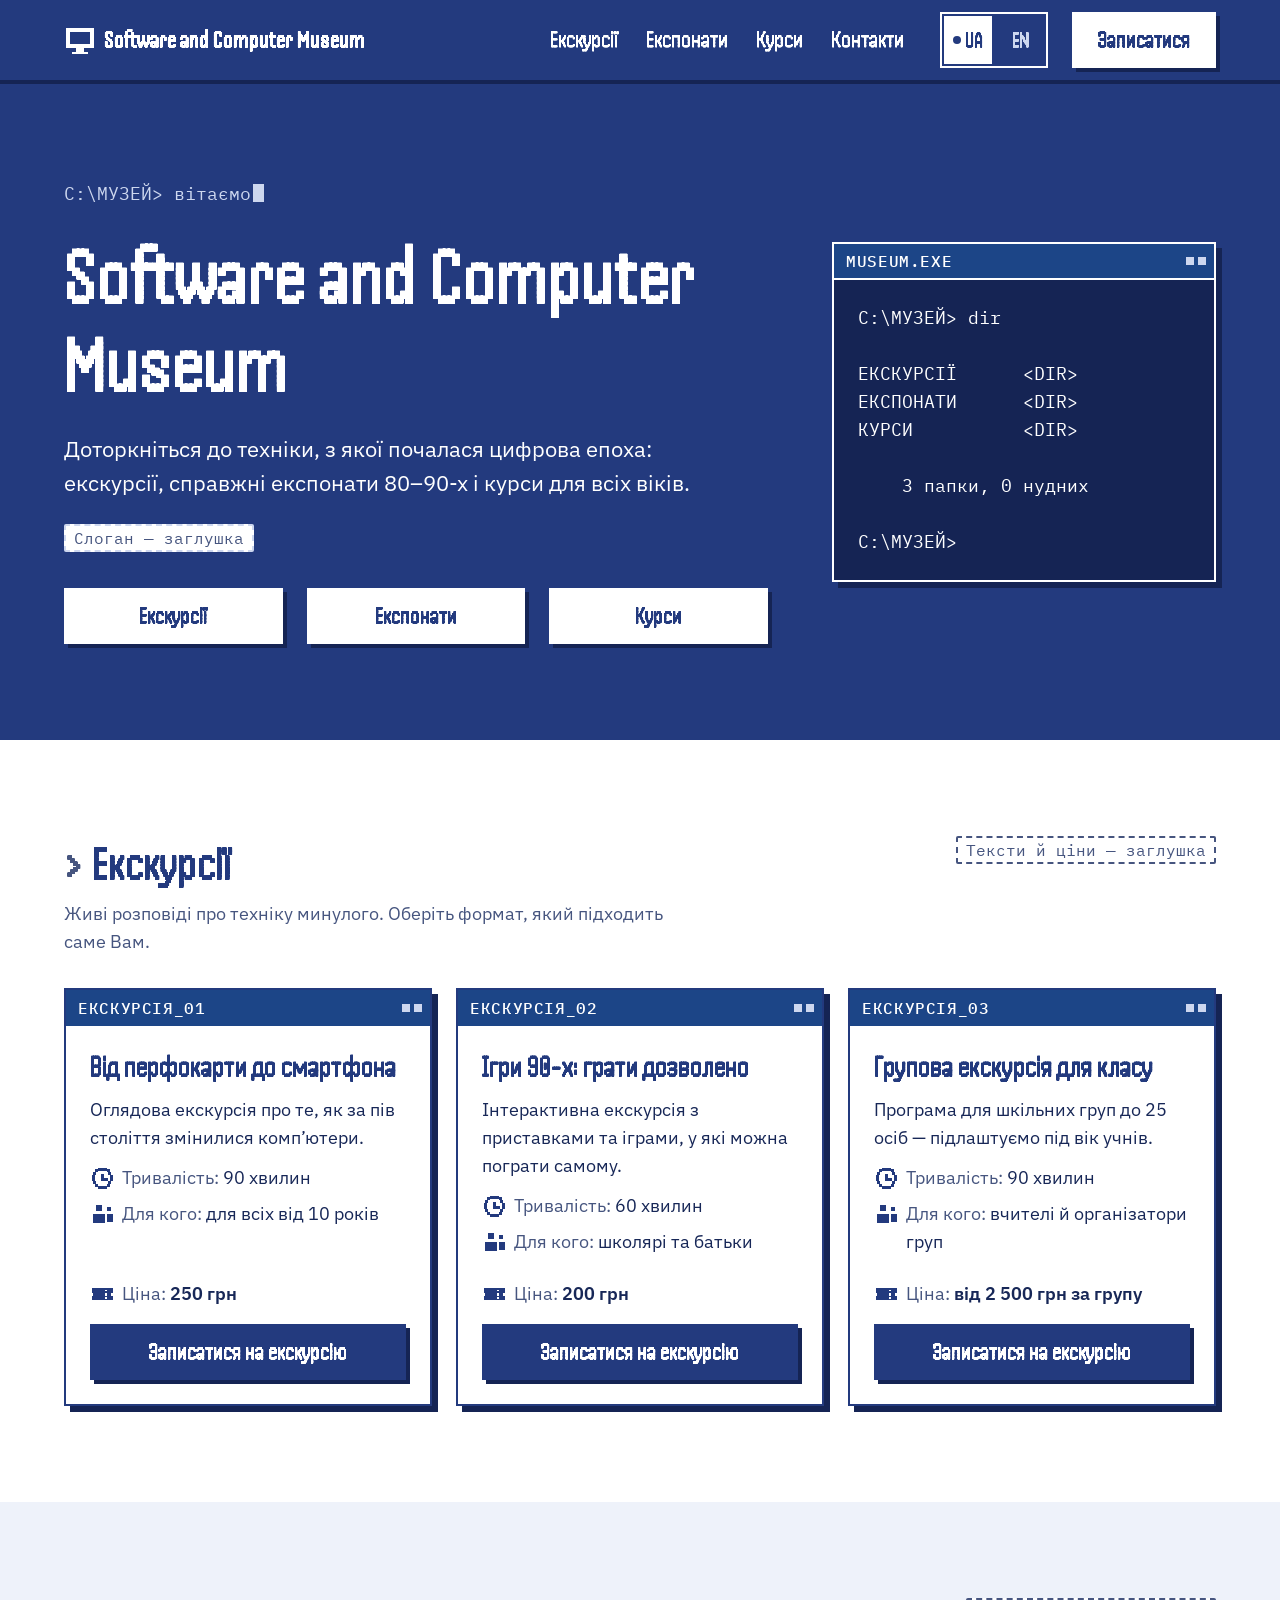
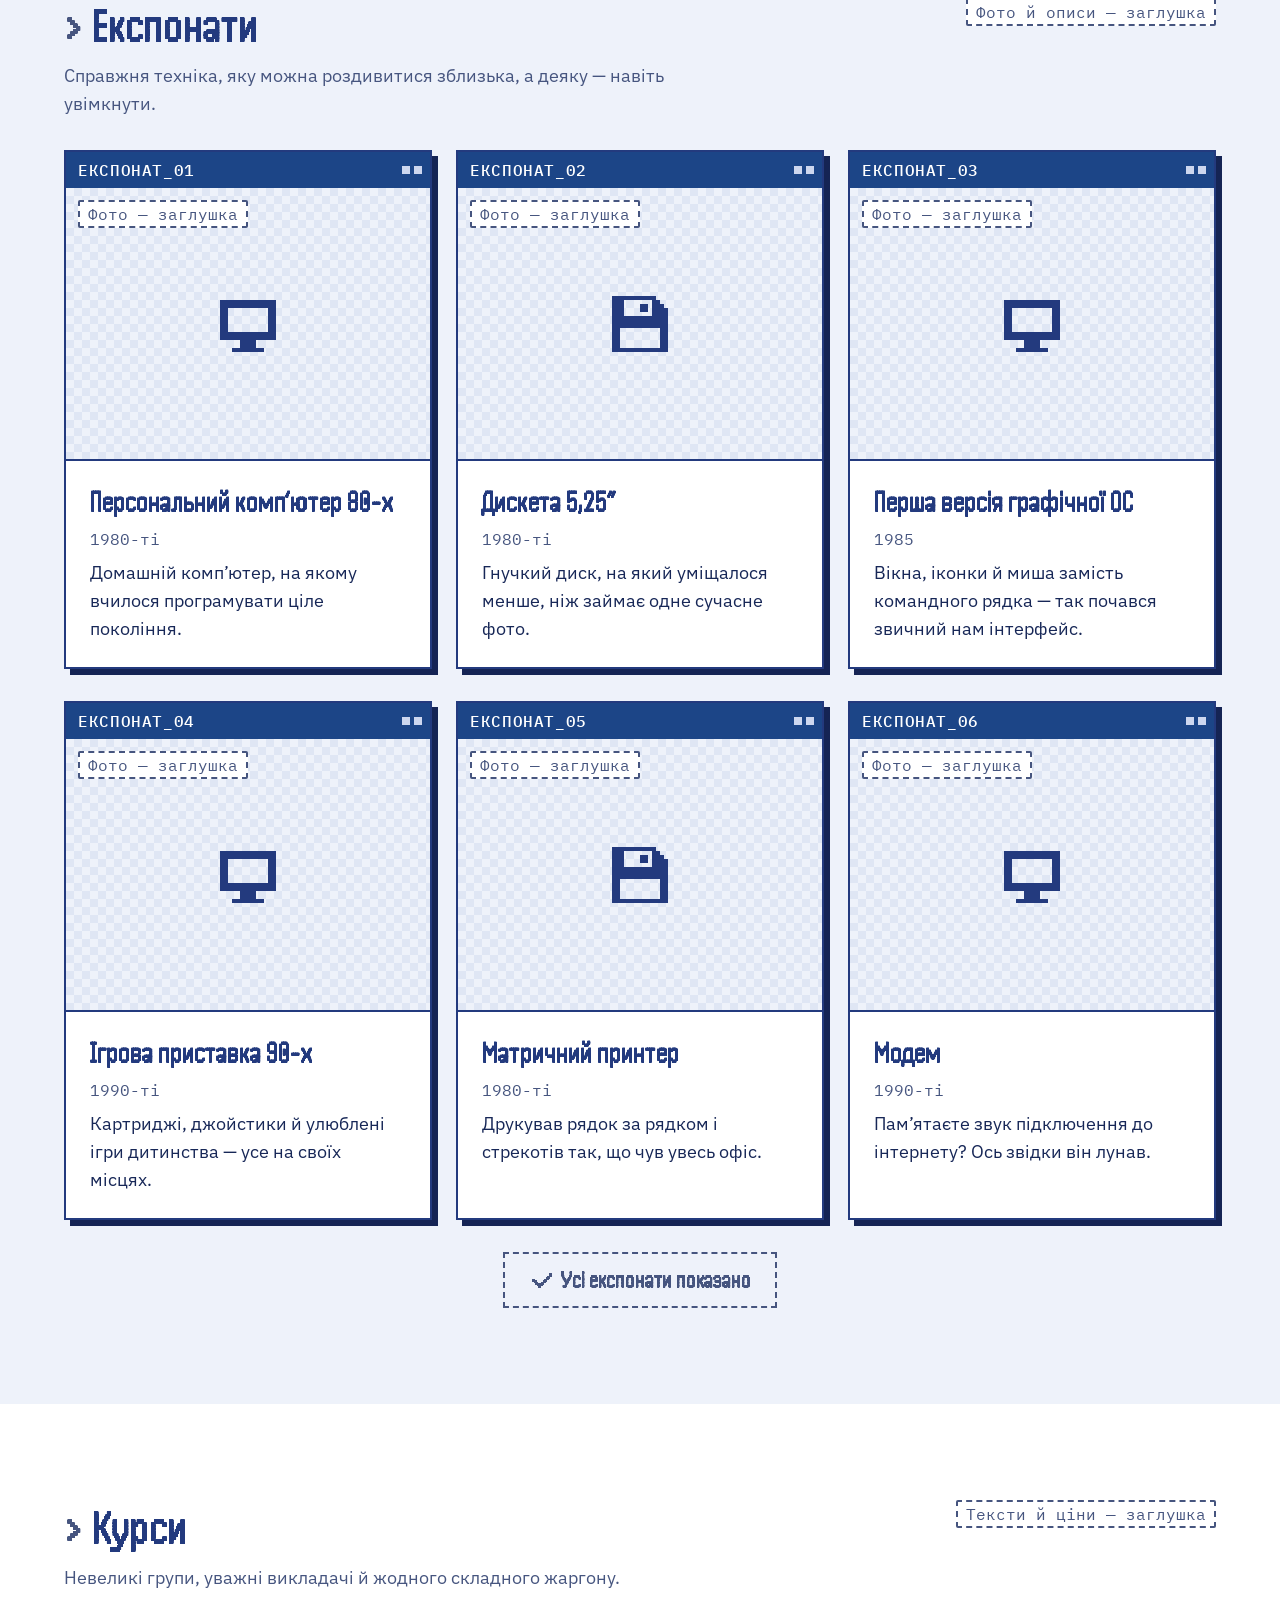
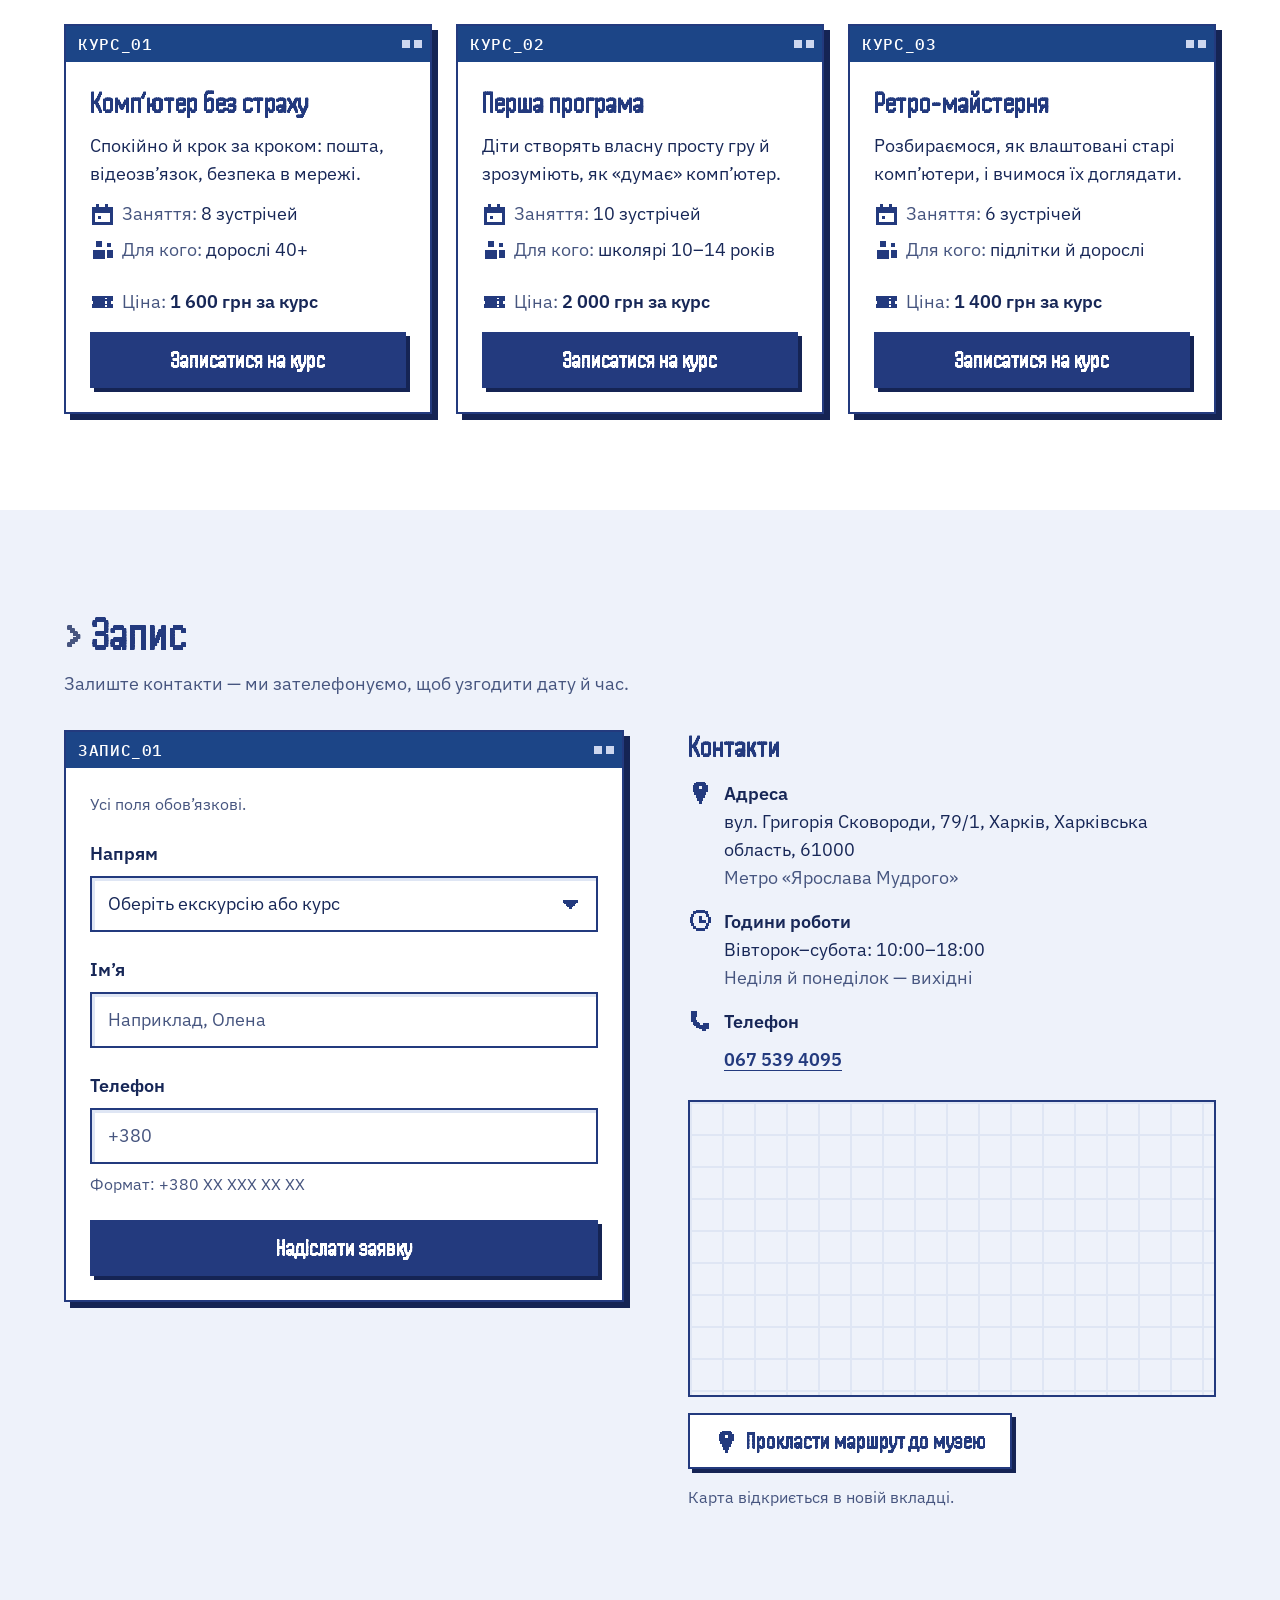
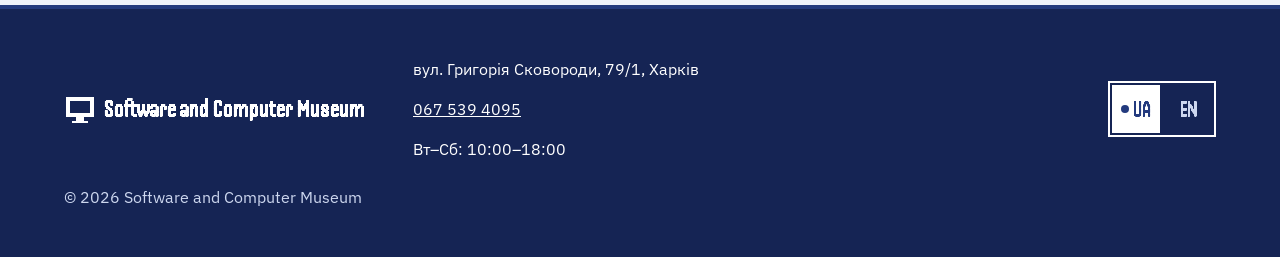
==== index.html @ 9ea46cd3 "Перша версія сторінки музею" ====
<!doctype html>
<html lang="uk">
<head>
  <meta charset="utf-8">
  <meta name="viewport" content="width=device-width, initial-scale=1">
  <title>Software and Computer Museum — екскурсії, експонати й курси</title>
  <meta name="description" content="Екскурсії, справжні експонати 80–90-х і курси для всіх віків у Software and Computer Museum.">
  <link rel="alternate" hreflang="uk" href="index.html">
  <link rel="alternate" hreflang="en" href="en/index.html">
  <link rel="preconnect" href="https://fonts.googleapis.com">
  <link rel="preconnect" href="https://fonts.gstatic.com" crossorigin>
  <link rel="stylesheet" href="https://fonts.googleapis.com/css2?family=IBM+Plex+Mono:wght@400;500&family=IBM+Plex+Sans:wght@400;600&family=Handjet:wght@400..700&display=swap">
  <link rel="stylesheet" href="css/tokens.css">
  <link rel="stylesheet" href="css/bundle.css">
  <link rel="stylesheet" href="css/site.css">
  <script src="js/nav.js" defer></script>
  <script src="js/exhibits.js" defer></script>
  <script src="js/signup.js" defer></script>
</head>
<body>
<div class="scm" id="top">
<a class="mus-skip" href="#main">Перейти до основного вмісту</a>

<!-- ============ 1. Шапка ============ -->
<header class="scm-header scm-on-brand">
  <div class="scm-header__inner">
    <a class="scm-logo" href="#top" aria-label="Software and Computer Museum — на початок сторінки">
      <svg class="mus-ico mus-ico--lg" viewBox="0 0 16 16" fill="currentColor" aria-hidden="true"><path d="M1 2h14v10H1zM3 4v6h10V4zM6 12h4v2H6zM4 14h8v1H4z"/></svg>
      <span>Software and Computer Museum</span>
    </a>
    <nav class="scm-nav" aria-label="Розділи сторінки">
      <a href="#tours">Екскурсії</a>
      <a href="#exhibits">Експонати</a>
      <a href="#courses">Курси</a>
      <a href="#contacts">Контакти</a>
    </nav>
    <div class="scm-lang" role="group" aria-label="Мова сайту">
      <a href="index.html" aria-current="page" aria-label="UA — українська мова">UA</a>
      <a href="en/index.html" hreflang="en" lang="en" aria-label="EN — English">EN</a>
    </div>
    <a class="scm-btn scm-btn--inverse scm-header__cta" href="#signup" aria-label="Записатися на екскурсію чи курс">Записатися</a>
    <button type="button" class="scm-btn scm-btn--inverse scm-menu-btn" aria-expanded="false" aria-controls="mobile-nav">
      <svg class="mus-ico" viewBox="0 0 16 16" fill="currentColor" aria-hidden="true"><path d="M2 3h12v2H2zM2 7h12v2H2zM2 11h12v2H2z"/></svg>
      <span>Меню</span>
    </button>
  </div>
  <nav class="mus-mobile-nav" id="mobile-nav" aria-label="Меню" hidden>
    <a href="#tours">Екскурсії</a>
    <a href="#exhibits">Експонати</a>
    <a href="#courses">Курси</a>
    <a href="#contacts">Контакти</a>
    <a href="#signup">Записатися на екскурсію чи курс</a>
  </nav>
</header>

<main id="main" tabindex="-1">

<!-- ============ 2. Перший екран ============ -->
<section class="scm-hero scm-on-brand" aria-labelledby="hero-title">
  <div class="mus-hero-grid">
    <div class="scm-hero__inner">
      <p class="scm-prompt" aria-hidden="true">C:\МУЗЕЙ&gt; вітаємо<span class="scm-cursor"></span></p>
      <h1 class="scm-hero__title" id="hero-title">Software and Computer Museum</h1>
      <p class="scm-hero__lead">Доторкніться до техніки, з якої почалася цифрова епоха: екскурсії, справжні експонати 80–90-х і курси для всіх віків.</p>
      <span class="scm-placeholder-tag">Слоган — заглушка</span>
      <div class="scm-hero__actions">
        <a class="scm-btn scm-btn--inverse" href="#tours">Екскурсії</a>
        <a class="scm-btn scm-btn--inverse" href="#exhibits">Експонати</a>
        <a class="scm-btn scm-btn--inverse" href="#courses">Курси</a>
      </div>
    </div>
    <div class="scm-window mus-terminal" aria-hidden="true">
      <div class="scm-window__bar"><span>MUSEUM.EXE</span><span class="scm-window__controls"><span></span><span></span></span></div>
<pre>C:\МУЗЕЙ&gt; dir

ЕКСКУРСІЇ      &lt;DIR&gt;
ЕКСПОНАТИ      &lt;DIR&gt;
КУРСИ          &lt;DIR&gt;

    3 папки, 0 нудних

C:\МУЗЕЙ&gt; </pre>
    </div>
  </div>
</section>

<!-- ============ 3. Екскурсії ============ -->
<section class="scm-section" id="tours" aria-labelledby="tours-title">
  <div class="scm-container">
    <div class="mus-head-row">
      <div class="scm-section__head">
        <h2 class="scm-section__title" id="tours-title">Екскурсії</h2>
        <p class="scm-section__lead">Живі розповіді про техніку минулого. Оберіть формат, який підходить саме Вам.</p>
      </div>
      <span class="scm-placeholder-tag">Тексти й ціни — заглушка</span>
    </div>
    <div class="scm-grid">

      <article class="scm-window">
        <div class="scm-window__bar" aria-hidden="true"><span>ЕКСКУРСІЯ_01</span><span class="scm-window__controls"><span></span><span></span></span></div>
        <div class="scm-window__body">
          <h3 class="scm-window__title">Від перфокарти до смартфона</h3>
          <p>Оглядова екскурсія про те, як за пів століття змінилися комп’ютери.</p>
          <ul class="scm-meta">
            <li><svg class="mus-ico" viewBox="0 0 16 16" fill="currentColor" aria-hidden="true"><path d="M5 1h6v1h2v2h1v2h1v4h-1v2h-1v2h-2v1H5v-1H3v-2H2v-2H1V6h1V4h1V2h2zM5 3v1H4v2H3v4h1v2h1v1h6v-1h1v-2h1V6h-1V4h-1V3zM7 5h2v3h3v2H7z"/></svg><span><span class="scm-meta__label">Тривалість:</span> 90 хвилин</span></li>
            <li><svg class="mus-ico" viewBox="0 0 16 16" fill="currentColor" aria-hidden="true"><path d="M4 2h4v4H4zM2 8h8v6H2zM11 3h3v3h-3zM11 8h4v5h-4z"/></svg><span><span class="scm-meta__label">Для кого:</span> для всіх від 10 років</span></li>
          </ul>
          <div class="scm-window__footer">
            <p class="scm-price"><svg class="mus-ico" viewBox="0 0 16 16" fill="currentColor" aria-hidden="true"><path d="M1 4h14v3h-1v2h1v3H1V9h1V7H1zM10 5v1h1V5zM10 7v2h1V7zM10 10v1h1v-1z"/></svg><span><span class="scm-meta__label">Ціна:</span> 250 грн</span></p>
            <a class="scm-btn scm-btn--primary scm-btn--block" href="#signup" data-direction="tour-1" aria-label="Записатися на екскурсію «Від перфокарти до смартфона»">Записатися на екскурсію</a>
          </div>
        </div>
      </article>

      <article class="scm-window">
        <div class="scm-window__bar" aria-hidden="true"><span>ЕКСКУРСІЯ_02</span><span class="scm-window__controls"><span></span><span></span></span></div>
        <div class="scm-window__body">
          <h3 class="scm-window__title">Ігри 90-х: грати дозволено</h3>
          <p>Інтерактивна екскурсія з приставками та іграми, у які можна пограти самому.</p>
          <ul class="scm-meta">
            <li><svg class="mus-ico" viewBox="0 0 16 16" fill="currentColor" aria-hidden="true"><path d="M5 1h6v1h2v2h1v2h1v4h-1v2h-1v2h-2v1H5v-1H3v-2H2v-2H1V6h1V4h1V2h2zM5 3v1H4v2H3v4h1v2h1v1h6v-1h1v-2h1V6h-1V4h-1V3zM7 5h2v3h3v2H7z"/></svg><span><span class="scm-meta__label">Тривалість:</span> 60 хвилин</span></li>
            <li><svg class="mus-ico" viewBox="0 0 16 16" fill="currentColor" aria-hidden="true"><path d="M4 2h4v4H4zM2 8h8v6H2zM11 3h3v3h-3zM11 8h4v5h-4z"/></svg><span><span class="scm-meta__label">Для кого:</span> школярі та батьки</span></li>
          </ul>
          <div class="scm-window__footer">
            <p class="scm-price"><svg class="mus-ico" viewBox="0 0 16 16" fill="currentColor" aria-hidden="true"><path d="M1 4h14v3h-1v2h1v3H1V9h1V7H1zM10 5v1h1V5zM10 7v2h1V7zM10 10v1h1v-1z"/></svg><span><span class="scm-meta__label">Ціна:</span> 200 грн</span></p>
            <a class="scm-btn scm-btn--primary scm-btn--block" href="#signup" data-direction="tour-2" aria-label="Записатися на екскурсію «Ігри 90-х»">Записатися на екскурсію</a>
          </div>
        </div>
      </article>

      <article class="scm-window">
        <div class="scm-window__bar" aria-hidden="true"><span>ЕКСКУРСІЯ_03</span><span class="scm-window__controls"><span></span><span></span></span></div>
        <div class="scm-window__body">
          <h3 class="scm-window__title">Групова екскурсія для класу</h3>
          <p>Програма для шкільних груп до 25 осіб — підлаштуємо під вік учнів.</p>
          <ul class="scm-meta">
            <li><svg class="mus-ico" viewBox="0 0 16 16" fill="currentColor" aria-hidden="true"><path d="M5 1h6v1h2v2h1v2h1v4h-1v2h-1v2h-2v1H5v-1H3v-2H2v-2H1V6h1V4h1V2h2zM5 3v1H4v2H3v4h1v2h1v1h6v-1h1v-2h1V6h-1V4h-1V3zM7 5h2v3h3v2H7z"/></svg><span><span class="scm-meta__label">Тривалість:</span> 90 хвилин</span></li>
            <li><svg class="mus-ico" viewBox="0 0 16 16" fill="currentColor" aria-hidden="true"><path d="M4 2h4v4H4zM2 8h8v6H2zM11 3h3v3h-3zM11 8h4v5h-4z"/></svg><span><span class="scm-meta__label">Для кого:</span> вчителі й організатори груп</span></li>
          </ul>
          <div class="scm-window__footer">
            <p class="scm-price"><svg class="mus-ico" viewBox="0 0 16 16" fill="currentColor" aria-hidden="true"><path d="M1 4h14v3h-1v2h1v3H1V9h1V7H1zM10 5v1h1V5zM10 7v2h1V7zM10 10v1h1v-1z"/></svg><span><span class="scm-meta__label">Ціна:</span> від 2 500 грн за групу</span></p>
            <a class="scm-btn scm-btn--primary scm-btn--block" href="#signup" data-direction="tour-3" aria-label="Записатися на групову екскурсію для класу">Записатися на екскурсію</a>
          </div>
        </div>
      </article>

    </div>
  </div>
</section>

<!-- ============ 4. Експонати ============ -->
<section class="scm-section scm-section--tint" id="exhibits" aria-labelledby="exhibits-title">
  <div class="scm-container">
    <div class="mus-head-row">
      <div class="scm-section__head">
        <h2 class="scm-section__title" id="exhibits-title">Експонати</h2>
        <p class="scm-section__lead">Справжня техніка, яку можна роздивитися зблизька, а деяку — навіть увімкнути.</p>
      </div>
      <span class="scm-placeholder-tag">Фото й описи — заглушка</span>
    </div>
    <div class="scm-grid" id="exhibits-grid">

      <article class="scm-window">
        <div class="scm-window__bar" aria-hidden="true"><span>ЕКСПОНАТ_01</span><span class="scm-window__controls"><span></span><span></span></span></div>
        <div class="mus-exhibit">
          <div class="scm-exhibit__photo" role="img" aria-label="Персональний комп’ютер 1980-х із клавіатурою та монітором в експозиції музею"><span class="scm-placeholder-tag">Фото — заглушка</span><svg class="mus-ico mus-ico--xl" viewBox="0 0 16 16" fill="currentColor" aria-hidden="true"><path d="M1 2h14v10H1zM3 4v6h10V4zM6 12h4v2H6zM4 14h8v1H4z"/></svg></div>
          <div class="scm-window__body">
            <h3 class="scm-window__title">Персональний комп’ютер 80-х</h3>
            <p class="scm-exhibit__year">1980-ті</p>
            <p>Домашній комп’ютер, на якому вчилося програмувати ціле покоління.</p>
          </div>
        </div>
      </article>

      <article class="scm-window">
        <div class="scm-window__bar" aria-hidden="true"><span>ЕКСПОНАТ_02</span><span class="scm-window__controls"><span></span><span></span></span></div>
        <div class="mus-exhibit">
          <div class="scm-exhibit__photo" role="img" aria-label="Дискета 5,25″ у паперовому конверті в експозиції музею"><span class="scm-placeholder-tag">Фото — заглушка</span><svg class="mus-ico mus-ico--xl" viewBox="0 0 16 16" fill="currentColor" aria-hidden="true"><path d="M1 1h11v1h1v1h1v1h1v11H1zM4 2v4h7V2zM3 9v5h10V9zM8 3h2v2H8z"/></svg></div>
          <div class="scm-window__body">
            <h3 class="scm-window__title">Дискета 5,25″</h3>
            <p class="scm-exhibit__year">1980-ті</p>
            <p>Гнучкий диск, на який уміщалося менше, ніж займає одне сучасне фото.</p>
          </div>
        </div>
      </article>

      <article class="scm-window">
        <div class="scm-window__bar" aria-hidden="true"><span>ЕКСПОНАТ_03</span><span class="scm-window__controls"><span></span><span></span></span></div>
        <div class="mus-exhibit">
          <div class="scm-exhibit__photo" role="img" aria-label="Екран комп’ютера з першою версією графічної операційної системи: вікна, іконки й курсор миші"><span class="scm-placeholder-tag">Фото — заглушка</span><svg class="mus-ico mus-ico--xl" viewBox="0 0 16 16" fill="currentColor" aria-hidden="true"><path d="M1 2h14v10H1zM3 4v6h10V4zM6 12h4v2H6zM4 14h8v1H4z"/></svg></div>
          <div class="scm-window__body">
            <h3 class="scm-window__title">Перша версія графічної ОС</h3>
            <p class="scm-exhibit__year">1985</p>
            <p>Вікна, іконки й миша замість командного рядка — так почався звичний нам інтерфейс.</p>
          </div>
        </div>
      </article>

      <article class="scm-window">
        <div class="scm-window__bar" aria-hidden="true"><span>ЕКСПОНАТ_04</span><span class="scm-window__controls"><span></span><span></span></span></div>
        <div class="mus-exhibit">
          <div class="scm-exhibit__photo" role="img" aria-label="Ігрова приставка 1990-х із двома джойстиками та картриджем в експозиції музею"><span class="scm-placeholder-tag">Фото — заглушка</span><svg class="mus-ico mus-ico--xl" viewBox="0 0 16 16" fill="currentColor" aria-hidden="true"><path d="M1 2h14v10H1zM3 4v6h10V4zM6 12h4v2H6zM4 14h8v1H4z"/></svg></div>
          <div class="scm-window__body">
            <h3 class="scm-window__title">Ігрова приставка 90-х</h3>
            <p class="scm-exhibit__year">1990-ті</p>
            <p>Картриджі, джойстики й улюблені ігри дитинства — усе на своїх місцях.</p>
          </div>
        </div>
      </article>

      <article class="scm-window">
        <div class="scm-window__bar" aria-hidden="true"><span>ЕКСПОНАТ_05</span><span class="scm-window__controls"><span></span><span></span></span></div>
        <div class="mus-exhibit">
          <div class="scm-exhibit__photo" role="img" aria-label="Матричний принтер із перфорованим папером у стрічці в експозиції музею"><span class="scm-placeholder-tag">Фото — заглушка</span><svg class="mus-ico mus-ico--xl" viewBox="0 0 16 16" fill="currentColor" aria-hidden="true"><path d="M1 1h11v1h1v1h1v1h1v11H1zM4 2v4h7V2zM3 9v5h10V9zM8 3h2v2H8z"/></svg></div>
          <div class="scm-window__body">
            <h3 class="scm-window__title">Матричний принтер</h3>
            <p class="scm-exhibit__year">1980-ті</p>
            <p>Друкував рядок за рядком і стрекотів так, що чув увесь офіс.</p>
          </div>
        </div>
      </article>

      <article class="scm-window">
        <div class="scm-window__bar" aria-hidden="true"><span>ЕКСПОНАТ_06</span><span class="scm-window__controls"><span></span><span></span></span></div>
        <div class="mus-exhibit">
          <div class="scm-exhibit__photo" role="img" aria-label="Зовнішній модем 1990-х із телефонним кабелем в експозиції музею"><span class="scm-placeholder-tag">Фото — заглушка</span><svg class="mus-ico mus-ico--xl" viewBox="0 0 16 16" fill="currentColor" aria-hidden="true"><path d="M1 2h14v10H1zM3 4v6h10V4zM6 12h4v2H6zM4 14h8v1H4z"/></svg></div>
          <div class="scm-window__body">
            <h3 class="scm-window__title">Модем</h3>
            <p class="scm-exhibit__year">1990-ті</p>
            <p>Пам’ятаєте звук підключення до інтернету? Ось звідки він лунав.</p>
          </div>
        </div>
      </article>

      <!-- Нові експонати понад шість додавайте сюди з класом mus-exhibit-extra і атрибутом hidden:
           кнопка «Показати більше експонатів» покаже їх (js/exhibits.js). -->
    </div>
    <div class="mus-more">
      <button type="button" class="scm-btn scm-btn--secondary" id="exhibits-more" aria-controls="exhibits-grid" aria-disabled="true"
              data-label-more="Показати більше експонатів" data-label-done="Усі експонати показано">
        <svg class="mus-ico" viewBox="0 0 16 16" fill="currentColor" aria-hidden="true"><path d="M13 3h2v3h-1v1h-1v1h-1v1h-1v1h-1v1H9v1H8v1H6v-1H5v-1H4v-1H3V9H2V7h2v1h1v1h1v1h2V9h1V8h1V7h1V6h1V5h1z"/></svg>
        <span>Усі експонати показано</span>
      </button>
    </div>
  </div>
</section>

<!-- ============ 5. Курси ============ -->
<section class="scm-section" id="courses" aria-labelledby="courses-title">
  <div class="scm-container">
    <div class="mus-head-row">
      <div class="scm-section__head">
        <h2 class="scm-section__title" id="courses-title">Курси</h2>
        <p class="scm-section__lead">Невеликі групи, уважні викладачі й жодного складного жаргону.</p>
      </div>
      <span class="scm-placeholder-tag">Тексти й ціни — заглушка</span>
    </div>
    <div class="scm-grid">

      <article class="scm-window">
        <div class="scm-window__bar" aria-hidden="true"><span>КУРС_01</span><span class="scm-window__controls"><span></span><span></span></span></div>
        <div class="scm-window__body">
          <h3 class="scm-window__title">Комп’ютер без страху</h3>
          <p>Спокійно й крок за кроком: пошта, відеозв’язок, безпека в мережі.</p>
          <ul class="scm-meta">
            <li><svg class="mus-ico" viewBox="0 0 16 16" fill="currentColor" aria-hidden="true"><path d="M1 3h14v12H1zM3 7v6h10V7zM4 1h2v3H4zM10 1h2v3h-2zM5 9h2v2H5z"/></svg><span><span class="scm-meta__label">Заняття:</span> 8 зустрічей</span></li>
            <li><svg class="mus-ico" viewBox="0 0 16 16" fill="currentColor" aria-hidden="true"><path d="M4 2h4v4H4zM2 8h8v6H2zM11 3h3v3h-3zM11 8h4v5h-4z"/></svg><span><span class="scm-meta__label">Для кого:</span> дорослі 40+</span></li>
          </ul>
          <div class="scm-window__footer">
            <p class="scm-price"><svg class="mus-ico" viewBox="0 0 16 16" fill="currentColor" aria-hidden="true"><path d="M1 4h14v3h-1v2h1v3H1V9h1V7H1zM10 5v1h1V5zM10 7v2h1V7zM10 10v1h1v-1z"/></svg><span><span class="scm-meta__label">Ціна:</span> 1 600 грн за курс</span></p>
            <a class="scm-btn scm-btn--primary scm-btn--block" href="#signup" data-direction="course-1" aria-label="Записатися на курс «Комп’ютер без страху»">Записатися на курс</a>
          </div>
        </div>
      </article>

      <article class="scm-window">
        <div class="scm-window__bar" aria-hidden="true"><span>КУРС_02</span><span class="scm-window__controls"><span></span><span></span></span></div>
        <div class="scm-window__body">
          <h3 class="scm-window__title">Перша програма</h3>
          <p>Діти створять власну просту гру й зрозуміють, як «думає» комп’ютер.</p>
          <ul class="scm-meta">
            <li><svg class="mus-ico" viewBox="0 0 16 16" fill="currentColor" aria-hidden="true"><path d="M1 3h14v12H1zM3 7v6h10V7zM4 1h2v3H4zM10 1h2v3h-2zM5 9h2v2H5z"/></svg><span><span class="scm-meta__label">Заняття:</span> 10 зустрічей</span></li>
            <li><svg class="mus-ico" viewBox="0 0 16 16" fill="currentColor" aria-hidden="true"><path d="M4 2h4v4H4zM2 8h8v6H2zM11 3h3v3h-3zM11 8h4v5h-4z"/></svg><span><span class="scm-meta__label">Для кого:</span> школярі 10–14 років</span></li>
          </ul>
          <div class="scm-window__footer">
            <p class="scm-price"><svg class="mus-ico" viewBox="0 0 16 16" fill="currentColor" aria-hidden="true"><path d="M1 4h14v3h-1v2h1v3H1V9h1V7H1zM10 5v1h1V5zM10 7v2h1V7zM10 10v1h1v-1z"/></svg><span><span class="scm-meta__label">Ціна:</span> 2 000 грн за курс</span></p>
            <a class="scm-btn scm-btn--primary scm-btn--block" href="#signup" data-direction="course-2" aria-label="Записатися на курс «Перша програма»">Записатися на курс</a>
          </div>
        </div>
      </article>

      <article class="scm-window">
        <div class="scm-window__bar" aria-hidden="true"><span>КУРС_03</span><span class="scm-window__controls"><span></span><span></span></span></div>
        <div class="scm-window__body">
          <h3 class="scm-window__title">Ретро-майстерня</h3>
          <p>Розбираємося, як влаштовані старі комп’ютери, і вчимося їх доглядати.</p>
          <ul class="scm-meta">
            <li><svg class="mus-ico" viewBox="0 0 16 16" fill="currentColor" aria-hidden="true"><path d="M1 3h14v12H1zM3 7v6h10V7zM4 1h2v3H4zM10 1h2v3h-2zM5 9h2v2H5z"/></svg><span><span class="scm-meta__label">Заняття:</span> 6 зустрічей</span></li>
            <li><svg class="mus-ico" viewBox="0 0 16 16" fill="currentColor" aria-hidden="true"><path d="M4 2h4v4H4zM2 8h8v6H2zM11 3h3v3h-3zM11 8h4v5h-4z"/></svg><span><span class="scm-meta__label">Для кого:</span> підлітки й дорослі</span></li>
          </ul>
          <div class="scm-window__footer">
            <p class="scm-price"><svg class="mus-ico" viewBox="0 0 16 16" fill="currentColor" aria-hidden="true"><path d="M1 4h14v3h-1v2h1v3H1V9h1V7H1zM10 5v1h1V5zM10 7v2h1V7zM10 10v1h1v-1z"/></svg><span><span class="scm-meta__label">Ціна:</span> 1 400 грн за курс</span></p>
            <a class="scm-btn scm-btn--primary scm-btn--block" href="#signup" data-direction="course-3" aria-label="Записатися на курс «Ретро-майстерня»">Записатися на курс</a>
          </div>
        </div>
      </article>

    </div>
  </div>
</section>

<!-- ============ 6–7. Форма запису + Контакти ============ -->
<section class="scm-section scm-section--tint" id="signup" aria-labelledby="signup-title">
  <div class="scm-container">
    <div class="scm-section__head">
      <h2 class="scm-section__title" id="signup-title">Запис</h2>
      <p class="scm-section__lead">Залиште контакти — ми зателефонуємо, щоб узгодити дату й час.</p>
    </div>
    <div class="mus-signup">

      <div class="scm-window">
        <div class="scm-window__bar" aria-hidden="true"><span>ЗАПИС_01</span><span class="scm-window__controls"><span></span><span></span></span></div>
        <div class="scm-window__body">
          <form class="scm-form" id="signup-form" novalidate aria-busy="false"
                data-msg-direction="Будь ласка, оберіть екскурсію або курс."
                data-msg-name="Будь ласка, вкажіть Ваше ім’я."
                data-msg-phone="Перевірте номер: +380 XX XXX XX XX"
                data-label-submit="Надіслати заявку"
                data-label-retry="Надіслати заявку ще раз">
            <p class="scm-field__hint">Усі поля обов’язкові.</p>

            <div class="scm-field" data-field="direction">
              <label class="scm-field__label" for="f-direction">Напрям</label>
              <div class="mus-select">
                <select class="scm-select" id="f-direction" name="direction" aria-required="true" aria-invalid="false">
                  <option value="">Оберіть екскурсію або курс</option>
                  <optgroup label="Екскурсії">
                    <option value="tour-1">Екскурсія: Від перфокарти до смартфона</option>
                    <option value="tour-2">Екскурсія: Ігри 90-х</option>
                    <option value="tour-3">Екскурсія: Групова для класу</option>
                  </optgroup>
                  <optgroup label="Курси">
                    <option value="course-1">Курс: Комп’ютер без страху</option>
                    <option value="course-2">Курс: Перша програма</option>
                    <option value="course-3">Курс: Ретро-майстерня</option>
                  </optgroup>
                </select>
                <svg class="mus-ico" viewBox="0 0 16 16" fill="currentColor" aria-hidden="true"><path d="M3 5h10v2h-1v1h-1v1h-1v1H9v1H7v-1H6V9H5V8H4V7H3z"/></svg>
              </div>
              <p class="scm-field__hint" id="f-direction-hint" hidden>Обрано з картки — за потреби змініть.</p>
            </div>

            <div class="scm-field" data-field="name">
              <label class="scm-field__label" for="f-name">Ім’я</label>
              <input class="scm-input" id="f-name" name="name" type="text" autocomplete="name" placeholder="Наприклад, Олена" aria-required="true" aria-invalid="false">
            </div>

            <div class="scm-field" data-field="phone">
              <label class="scm-field__label" for="f-phone">Телефон</label>
              <input class="scm-input" id="f-phone" name="phone" type="tel" inputmode="tel" autocomplete="tel" placeholder="+380" aria-required="true" aria-invalid="false" aria-describedby="f-phone-hint">
              <p class="scm-field__hint" id="f-phone-hint">Формат: +380 XX XXX XX XX</p>
            </div>

            <p class="scm-form__fail" id="f-fail" role="alert" hidden><svg class="mus-ico" viewBox="0 0 16 16" fill="currentColor" aria-hidden="true"><path d="M7 1h2v2h1v2h1v2h1v2h1v2h1v4H2v-4h1V9h1V7h1V5h1V3h1zM7 5v4h2V5zM7 11v2h2v-2z"/></svg><span>Не вдалося надіслати заявку. Ваші дані збережено — спробуйте ще раз або зателефонуйте: <a href="tel:+380675394095">067 539 4095</a>.</span></p>

            <p class="mus-sr" role="status" id="f-status"></p>
            <button type="submit" class="scm-btn scm-btn--primary scm-btn--block" id="f-submit">Надіслати заявку</button>
            <button type="button" class="scm-btn scm-btn--primary scm-btn--block" id="f-sending" aria-disabled="true" hidden><svg class="mus-ico" viewBox="0 0 16 16" fill="currentColor" aria-hidden="true"><path d="M5 1h6v1h2v2h1v2h1v4h-1v2h-1v2h-2v1H5v-1H3v-2H2v-2H1V6h1V4h1V2h2zM5 3v1H4v2H3v4h1v2h1v1h6v-1h1v-2h1V6h-1V4h-1V3zM7 5h2v3h3v2H7z"/></svg><span>Надсилаємо заявку…</span></button>
          </form>

          <div id="signup-success" hidden>
            <div class="scm-success" role="status" tabindex="-1">
              <svg class="mus-ico mus-ico--lg" viewBox="0 0 16 16" fill="currentColor" aria-hidden="true"><path d="M13 3h2v3h-1v1h-1v1h-1v1h-1v1h-1v1H9v1H8v1H6v-1H5v-1H4v-1H3V9H2V7h2v1h1v1h1v1h2V9h1V8h1V7h1V6h1V5h1z"/></svg>
              <div>
                <p class="scm-success__title">Дякуємо!</p>
                <p>Ми зателефонуємо Вам найближчим часом.</p>
              </div>
            </div>
            <button type="button" class="scm-btn scm-btn--secondary mus-again" id="signup-again">Надіслати ще одну заявку</button>
          </div>
        </div>
      </div>

      <div class="scm-contacts" id="contacts">
        <h3 class="mus-contacts-title">Контакти</h3>
        <ul class="mus-contacts-list">
          <li><svg class="mus-ico" viewBox="0 0 16 16" fill="currentColor" aria-hidden="true"><path d="M5 1h6v1h1v1h1v5h-1v2h-1v2h-1v2H9v2H7v-2H6v-2H5v-2H4V8H3V3h1V2h1zM7 4v2h2V4z"/></svg><span><span class="mus-label">Адреса</span>вул. Григорія Сковороди, 79/1, Харків, Харківська область, 61000<br><span class="mus-muted">Метро «Ярослава Мудрого»</span></span></li>
          <li><svg class="mus-ico" viewBox="0 0 16 16" fill="currentColor" aria-hidden="true"><path d="M5 1h6v1h2v2h1v2h1v4h-1v2h-1v2h-2v1H5v-1H3v-2H2v-2H1V6h1V4h1V2h2zM5 3v1H4v2H3v4h1v2h1v1h6v-1h1v-2h1V6h-1V4h-1V3zM7 5h2v3h3v2H7z"/></svg><span><span class="mus-label">Години роботи</span>Вівторок–субота: 10:00–18:00<br><span class="mus-muted">Неділя й понеділок — вихідні</span></span></li>
          <li><svg class="mus-ico" viewBox="0 0 16 16" fill="currentColor" aria-hidden="true"><path d="M2 2h4v4H5v2h1v1h1v1h1v1h2v-1h4v4h-2v1H9v-1H7v-1H5v-1H4v-1H3v-2H2z"/></svg><span><span class="mus-label">Телефон</span><a href="tel:+380675394095" aria-label="Зателефонувати: 067 539 4095">067 539 4095</a></span></li>
        </ul>
        <div class="scm-map">
          <iframe title="Карта: Software and Computer Museum, вул. Григорія Сковороди, 79/1, Харків"
            src="https://maps.google.com/maps?q=%D0%B2%D1%83%D0%BB.+%D0%93%D1%80%D0%B8%D0%B3%D0%BE%D1%80%D1%96%D1%8F+%D0%A1%D0%BA%D0%BE%D0%B2%D0%BE%D1%80%D0%BE%D0%B4%D0%B8+79%2F1+%D0%A5%D0%B0%D1%80%D0%BA%D1%96%D0%B2&amp;z=16&amp;hl=uk&amp;output=embed"
            loading="lazy" referrerpolicy="no-referrer-when-downgrade"></iframe>
        </div>
        <a class="scm-btn scm-btn--secondary" href="https://www.google.com/maps/dir/?api=1&amp;destination=%D0%B2%D1%83%D0%BB.+%D0%93%D1%80%D0%B8%D0%B3%D0%BE%D1%80%D1%96%D1%8F+%D0%A1%D0%BA%D0%BE%D0%B2%D0%BE%D1%80%D0%BE%D0%B4%D0%B8+79%2F1+%D0%A5%D0%B0%D1%80%D0%BA%D1%96%D0%B2" target="_blank" rel="noopener" aria-describedby="route-hint" style="align-self: flex-start">
          <svg class="mus-ico" viewBox="0 0 16 16" fill="currentColor" aria-hidden="true"><path d="M5 1h6v1h1v1h1v5h-1v2h-1v2h-1v2H9v2H7v-2H6v-2H5v-2H4V8H3V3h1V2h1zM7 4v2h2V4z"/></svg>
          <span>Прокласти маршрут до музею</span>
        </a>
        <p class="scm-field__hint mus-route-hint" id="route-hint">Карта відкриється в новій вкладці.</p>
      </div>

    </div>
  </div>
</section>
</main>

<!-- ============ 8. Підвал ============ -->
<footer class="scm-footer scm-on-brand">
  <div class="scm-footer__inner">
    <a class="scm-logo" href="#top" aria-label="Software and Computer Museum — на початок сторінки">
      <svg class="mus-ico mus-ico--lg" viewBox="0 0 16 16" fill="currentColor" aria-hidden="true"><path d="M1 2h14v10H1zM3 4v6h10V4zM6 12h4v2H6zM4 14h8v1H4z"/></svg>
      <span>Software and Computer Museum</span>
    </a>
    <div class="scm-footer__contacts">
      <span>вул. Григорія Сковороди, 79/1, Харків</span>
      <a href="tel:+380675394095" aria-label="Зателефонувати: 067 539 4095">067 539 4095</a>
      <span>Вт–Сб: 10:00–18:00</span>
    </div>
    <div class="scm-lang mus-footer-lang" role="group" aria-label="Мова сайту">
      <a href="index.html" aria-current="page" aria-label="UA — українська мова">UA</a>
      <a href="en/index.html" hreflang="en" lang="en" aria-label="EN — English">EN</a>
    </div>
    <p class="scm-footer__copy">© 2026 Software and Computer Museum</p>
  </div>
</footer>

</div>
</body>
</html>
---- css/tokens.css ----
/* Software and Computer Museum — CSS variables generated from the design system's tokens.json.
   Do not edit values by hand: change tokens.json in the design system and regenerate. */
:root, [data-theme="light"] {
  --brand-primary: #233a7e;
  --brand-secondary: #1c4587;
  --brand-deep: #152454;
  --ink: #172757;
  --ink-muted: #46557f;
  --surface: #ffffff;
  --surface-tint: #eef2fa;
  --surface-tint-strong: #dfe6f4;
  --on-brand: #ffffff;
  --on-brand-muted: #cdd7ef;
  --line: var(--brand-primary);
  --line-soft: #8798c4;
  --focus: var(--brand-primary);
  --focus-on-brand: #ffffff;

  /* Purpose tokens, light theme */
  --bg: #ffffff;
  --card-surface: #ffffff;
  --card-titlebar: #1c4587;
  --text-primary: #233a7e;
  --text-secondary: #1c4587;
  --button-bg: #233a7e;
  --button-bg-hover: #ffffff;
  --button-text: #ffffff;
  --button-text-hover: #233a7e;
  --border: #233a7e;
  --focus-ring: #233a7e;
  --error: #233a7e;
  --success: #233a7e;

  --shadow-window: 6px 6px 0 #152454;
  --shadow-window-mobile: 4px 4px 0 #152454;
  --shadow-button: 4px 4px 0 #152454;
  --shadow-button-on-brand: 4px 4px 0 #152454;
  --shadow-inset: inset 3px 3px 0 #dfe6f4;
}

/* Purpose tokens, blue section theme */
[data-theme="blue"] {
  --bg: #233a7e;
  --card-surface: #ffffff;
  --card-titlebar: #1c4587;
  --text-primary: #ffffff;
  --text-secondary: #cdd7ef;
  --button-bg: #ffffff;
  --button-bg-hover: #233a7e;
  --button-text: #233a7e;
  --button-text-hover: #ffffff;
  --border: #ffffff;
  --focus-ring: #ffffff;
  --error: #ffffff;
  --success: #ffffff;
}

:root {
  --space-1: 4px;
  --space-2: 8px;
  --space-3: 12px;
  --space-4: 16px;
  --space-5: 24px;
  --space-6: 32px;
  --space-7: 48px;
  --space-8: 64px;
  --space-9: 96px;

  --radius-none: 0;
  --radius-sm: 2px;
  --radius-round: 50%;

  --tap-min: 48px;
  --border-control: 2px;
  --border-focus: 3px;
  --border-accent: 4px;
  --offset-xs: 2px;
  --underline-offset: 6px;
  --container-max: 1200px;
  --form-max: 560px;
  --control-height: 56px;
  --titlebar-height: 36px;
  --header-height: 80px;
  --header-height-mobile: 64px;
  --icon-sm: 24px;
  --icon-md: 32px;
  --icon-xl: 64px;
  --measure: 640px;
  --hero-title-max: 900px;
  --hero-actions-max: 840px;
  --tracking-mono: 0.04em;

  --bp-mobile: 360px;
  --bp-phone-wide: 480px;
  --bp-tablet: 768px;
  --bp-desktop: 1280px;

  --font-pixel: "Handjet", "Courier New", monospace;
  --font-sans: "IBM Plex Sans", "Segoe UI", Arial, sans-serif;
  --font-mono: "IBM Plex Mono", "Courier New", monospace;
}
---- css/bundle.css ----
@import url("https://fonts.googleapis.com/css2?family=IBM+Plex+Mono:wght@400;500&family=IBM+Plex+Sans:wght@400;600&family=Handjet:wght@400..700&display=swap");

/* Software and Computer Museum — component styles. Every colour, spacing and size comes from tokens.css.
   var(--token, value) fallbacks equal the token in tokens.json and only cover the time before tokens.css is regenerated.
   Font sizes and line heights are the type styles from tokens.json (text styles have no CSS variables).
   Media queries cannot read variables: 1279px = bp-desktop − 1, 767px = bp-tablet − 1. */

.scm, .scm *, .scm *::before, .scm *::after { box-sizing: border-box; }
.scm { font-family: var(--font-sans); font-size: 18px; line-height: 28px; color: var(--ink); background: var(--surface); margin: 0; }
.scm p { margin: 0; }
.scm img.scm-icon { width: var(--icon-sm, 24px); height: var(--icon-sm, 24px); image-rendering: pixelated; flex: none; display: block; }
.scm img.scm-icon--lg { width: var(--icon-md, 32px); height: var(--icon-md, 32px); }

/* ---------- Focus ---------- */
.scm :focus-visible { outline: var(--border-focus) solid var(--focus); outline-offset: var(--offset-xs, 2px); }
.scm-on-brand :focus-visible, .scm .scm-on-brand :focus-visible { outline-color: var(--focus-on-brand); }

/* ---------- Button ---------- */
.scm-btn {
  display: inline-flex; align-items: center; justify-content: center; gap: var(--space-2);
  min-height: var(--tap-min); padding: var(--space-3) var(--space-5);
  font-family: var(--font-pixel); font-size: 24px; line-height: 28px; font-weight: 600;
  border: var(--border-control) solid var(--brand-primary); border-radius: var(--radius-none);
  box-shadow: var(--shadow-button); cursor: pointer; text-decoration: none; white-space: normal; text-align: center;
  transition: transform .06s steps(1), box-shadow .06s steps(1);
}
.scm-btn:active { transform: translate(var(--space-1), var(--space-1)); box-shadow: none; }
/* Hover = inversion (10.62:1 between states), never a shift between the two brand blues (1.14:1) */
.scm-btn--primary { background: var(--brand-primary); color: var(--on-brand); }
.scm-btn--primary:hover { background: var(--surface); color: var(--brand-primary); }
.scm-btn--secondary { background: var(--surface); color: var(--brand-primary); }
.scm-btn--secondary:hover { background: var(--brand-primary); color: var(--on-brand); }
.scm-btn--inverse { background: var(--on-brand); color: var(--brand-primary); border-color: var(--on-brand); box-shadow: var(--shadow-button-on-brand); }
.scm-btn--inverse:hover { background: transparent; color: var(--on-brand); border-color: var(--on-brand); }
/* Secondary button on blue sections: outline in on-brand; hover inverts to a white fill */
.scm-btn--secondary-inverse { background: transparent; color: var(--on-brand); border-color: var(--on-brand); box-shadow: var(--shadow-button-on-brand); }
.scm-btn--secondary-inverse:hover { background: var(--on-brand); color: var(--brand-primary); border-color: var(--on-brand); }
/* Icons inside buttons: use the blue Icons set; it turns white wherever the label is white */
.scm-btn--primary img.scm-icon, .scm-btn--secondary:hover img.scm-icon, .scm-btn--inverse:hover img.scm-icon, .scm-btn--secondary-inverse img.scm-icon { filter: brightness(0) invert(1); }
.scm-btn--primary:hover img.scm-icon, .scm-btn--secondary-inverse:hover img.scm-icon { filter: none; }
.scm-btn--block { display: flex; width: 100%; }
/* Disabled: not by colour alone — dashed border, no shadow, no hover/press change, and a label that says why */
.scm-btn[disabled], .scm-btn[aria-disabled="true"],
.scm-btn[disabled]:hover, .scm-btn[aria-disabled="true"]:hover,
.scm-btn[disabled]:active, .scm-btn[aria-disabled="true"]:active { background: var(--surface-tint); color: var(--ink-muted); border-color: var(--ink-muted); border-style: dashed; box-shadow: none; transform: none; cursor: not-allowed; }
.scm-btn[disabled] img.scm-icon, .scm-btn[aria-disabled="true"] img.scm-icon { filter: none; }

/* ---------- Window (card frame) ---------- */
.scm-window { background: var(--surface); border: var(--border-control) solid var(--brand-primary); box-shadow: var(--shadow-window); display: flex; flex-direction: column; min-width: 0; }
.scm-window__bar { display: flex; align-items: center; justify-content: space-between; gap: var(--space-3); min-height: var(--titlebar-height, 36px); padding: var(--space-1) var(--space-2) var(--space-1) var(--space-3); background: var(--brand-secondary); color: var(--on-brand); font-family: var(--font-mono); font-size: 16px; line-height: 20px; font-weight: 500; letter-spacing: var(--tracking-mono, .04em); text-transform: uppercase; }
/* Decorative "lights" only: small flat squares, no frame or glyphs, so they never read as buttons */
.scm-window__controls { display: flex; gap: var(--space-1); }
.scm-window__controls span { width: var(--space-2); height: var(--space-2); background: var(--on-brand-muted); border-radius: 0; }
.scm-window__body { padding: var(--space-5); display: flex; flex-direction: column; gap: var(--space-3); flex: 1; }
.scm-window__title { font-family: var(--font-pixel); font-size: 30px; line-height: 34px; font-weight: 600; color: var(--brand-primary); margin: 0; }
.scm-window__footer { margin-top: auto; padding-top: var(--space-3); display: flex; flex-direction: column; gap: var(--space-4); }

/* ---------- Meta rows (duration, audience, price) ---------- */
.scm-meta { list-style: none; margin: 0; padding: 0; display: flex; flex-direction: column; gap: var(--space-2); }
.scm-meta li { display: flex; align-items: flex-start; gap: var(--space-2); color: var(--ink); }
.scm-meta li img { margin-top: var(--offset-xs, 2px); }
.scm-meta__label { color: var(--ink-muted); }
.scm-price { font-weight: 600; font-size: 18px; line-height: 28px; color: var(--ink); display: flex; align-items: center; gap: var(--space-2); }

/* ---------- Placeholder tag (temporary content) ---------- */
.scm-placeholder-tag { display: inline-flex; align-items: center; gap: var(--space-1); align-self: flex-start; padding: 0 var(--space-2); border: var(--border-control) dashed var(--ink-muted); border-radius: var(--radius-sm); font-family: var(--font-mono); font-size: 16px; line-height: 24px; color: var(--ink-muted); background: var(--surface); }

/* ---------- Exhibit ---------- */
.scm-exhibit__photo { position: relative; aspect-ratio: 4 / 3; border-bottom: var(--border-control) solid var(--brand-primary); background-color: var(--surface-tint); background-image: linear-gradient(45deg, var(--surface-tint-strong) 25%, transparent 25%, transparent 75%, var(--surface-tint-strong) 75%), linear-gradient(45deg, var(--surface-tint-strong) 25%, transparent 25%, transparent 75%, var(--surface-tint-strong) 75%); background-size: var(--space-4) var(--space-4); background-position: 0 0, var(--space-2) var(--space-2); display: flex; align-items: center; justify-content: center; }
.scm-exhibit__photo img.scm-icon { width: var(--icon-xl, 64px); height: var(--icon-xl, 64px); }
.scm-exhibit__photo .scm-placeholder-tag { position: absolute; left: var(--space-3); top: var(--space-3); }
.scm-exhibit__photo > img.scm-photo { width: 100%; height: 100%; object-fit: cover; display: block; }
.scm-exhibit__year { font-family: var(--font-mono); font-size: 16px; line-height: 24px; color: var(--ink-muted); }

/* ---------- Grid & sections ---------- */
.scm-grid { display: grid; grid-template-columns: repeat(3, minmax(0, 1fr)); gap: var(--space-6) var(--space-5); }
.scm-section { padding: var(--space-9) var(--space-8); }
.scm-section--tint { background: var(--surface-tint); }
.scm-section--brand { background: var(--brand-primary); color: var(--on-brand); }
.scm-container { max-width: var(--container-max); margin: 0 auto; }
.scm-section__head { display: flex; flex-direction: column; gap: var(--space-2); margin-bottom: var(--space-6); }
.scm-section__title { font-family: var(--font-pixel); font-size: 48px; line-height: 56px; font-weight: 600; color: var(--brand-primary); margin: 0; }
/* Decorative prefix: the empty alternative text keeps screen readers from announcing "greater than" */
.scm-section__title::before { content: "> "; content: "> " / ""; color: var(--ink-muted); }
.scm-section__lead { color: var(--ink-muted); max-width: var(--measure, 640px); }

/* ---------- Terminal prompt + cursor (decor) ---------- */
.scm-prompt { font-family: var(--font-mono); font-size: 18px; line-height: 28px; color: var(--ink-muted); }
.scm-on-brand .scm-prompt { color: var(--on-brand-muted); }
.scm-cursor { display: inline-block; width: .6em; height: 1em; margin-left: var(--offset-xs, 2px); vertical-align: calc(-1 * var(--offset-xs, 2px)); background: currentColor; animation: scm-blink 1s steps(1) 3; } /* blinks 3 times (3 s), then stays solid: WCAG 2.2.2 */
@keyframes scm-blink { 50% { opacity: 0; } }
@media (prefers-reduced-motion: reduce) { .scm-cursor { animation: none; } }

/* ---------- Header ---------- */
.scm-header { background: var(--brand-primary); color: var(--on-brand); border-bottom: var(--border-accent, 4px) solid var(--brand-deep); }
.scm-header__inner { display: flex; align-items: center; gap: var(--space-5); min-height: var(--header-height, 80px); padding: var(--space-3) var(--space-8); max-width: calc(var(--container-max) + 2 * var(--space-8)); margin: 0 auto; }
.scm-logo { display: inline-flex; align-items: center; gap: var(--space-2); min-height: var(--tap-min); color: var(--on-brand); text-decoration: none; font-family: var(--font-pixel); font-weight: 700; font-size: 24px; line-height: 28px; }
.scm-logo span { white-space: nowrap; }
.scm-nav { display: flex; gap: var(--space-1); margin-left: auto; }
.scm-nav a { display: inline-flex; align-items: center; min-height: var(--tap-min); padding: 0 var(--space-3); color: var(--on-brand); font-family: var(--font-pixel); font-size: 24px; line-height: 28px; font-weight: 500; text-decoration: none; }
.scm-nav a:hover { text-decoration: underline; text-decoration-thickness: var(--border-control); text-underline-offset: var(--underline-offset, 6px); }
/* Current section: a "> " marker plus a thick underline, not a colour change (screen readers get aria-current) */
.scm-nav a[aria-current="true"], .scm-nav a[aria-current="location"] { text-decoration: underline; text-decoration-thickness: var(--border-accent, 4px); text-underline-offset: var(--underline-offset, 6px); }
.scm-nav a[aria-current="true"]::before, .scm-nav a[aria-current="location"]::before { content: "> "; content: "> " / ""; white-space: pre; }
.scm-menu-btn { display: none; }

/* ---------- Language switch ---------- */
.scm-lang { display: inline-flex; gap: var(--space-1); padding: var(--offset-xs, 2px); border: var(--border-control) solid var(--on-brand); }
.scm-lang button { min-width: var(--tap-min); min-height: var(--tap-min); padding: 0 var(--space-2); border: 0; background: transparent; color: var(--on-brand-muted); font-family: var(--font-pixel); font-size: 22px; line-height: 28px; font-weight: 600; cursor: pointer; }
.scm-lang button[aria-pressed="true"] { background: var(--on-brand); color: var(--brand-primary); }
/* Selected language also carries a dot marker, so the choice is not shown by fill alone */
.scm-lang button[aria-pressed="true"]::before { content: ""; display: inline-block; width: var(--space-2); height: var(--space-2); margin-right: var(--space-1); vertical-align: middle; border-radius: var(--radius-round); background: currentColor; }
.scm-lang button:not([aria-pressed="true"]):hover { color: var(--on-brand); text-decoration: underline; }

/* ---------- Hero ---------- */
.scm-hero { background: var(--brand-primary); color: var(--on-brand); padding: var(--space-9) var(--space-8); } /* no background pattern: the page already has two retro accents (prompt + terminal), see «Правила макета» */
.scm-hero__inner { max-width: var(--container-max); margin: 0 auto; display: flex; flex-direction: column; gap: var(--space-5); }
.scm-hero__title { font-family: var(--font-pixel); font-size: 80px; line-height: 88px; font-weight: 700; margin: 0; max-width: var(--hero-title-max, 900px); }
.scm-hero__lead { font-size: 22px; line-height: 34px; color: var(--on-brand); max-width: var(--measure, 640px); }
.scm-hero__actions { display: grid; grid-template-columns: repeat(3, minmax(0, 1fr)); gap: var(--space-5); max-width: var(--hero-actions-max, 840px); margin-top: var(--space-3); }

/* ---------- Form ---------- */
.scm-form { display: flex; flex-direction: column; gap: var(--space-5); max-width: var(--form-max); }
.scm-field { display: flex; flex-direction: column; gap: var(--space-2); }
.scm-field__label { font-weight: 600; font-size: 18px; line-height: 28px; color: var(--ink); }
.scm-field__hint { font-size: 16px; line-height: 24px; color: var(--ink-muted); }
.scm-input, .scm-select { width: 100%; min-height: var(--control-height, 56px); padding: var(--space-3) var(--space-4); font: inherit; font-size: 18px; color: var(--ink); background: var(--surface); border: var(--border-control) solid var(--line); border-radius: var(--radius-none); box-shadow: var(--shadow-inset, inset 3px 3px 0 var(--surface-tint-strong)); }
.scm-select { appearance: none; padding-right: calc(2 * var(--space-4) + var(--icon-sm, 24px)); background-image: url("/_blob/14f183921bca45fb2610161c80840108"); background-repeat: no-repeat; background-position: right var(--space-4) center; background-size: var(--icon-sm, 24px) var(--icon-sm, 24px); cursor: pointer; }
.scm-input::placeholder { color: var(--ink-muted); }
/* Field states: hover tints the fill; focus is the shared 3px ring; disabled is dashed and muted (not colour alone) */
.scm-input:hover, .scm-select:hover { background-color: var(--surface-tint); }
.scm-input:disabled, .scm-select:disabled, .scm-input[aria-disabled="true"], .scm-select[aria-disabled="true"] { background-color: var(--surface-tint); color: var(--ink-muted); border-color: var(--ink-muted); border-style: dashed; box-shadow: none; cursor: not-allowed; }
/* Sending: the form is aria-busy, fields read-only, the submit button aria-disabled with a "Надсилаємо заявку…" label */
.scm-form[aria-busy="true"] .scm-input, .scm-form[aria-busy="true"] .scm-select { background-color: var(--surface-tint); }
.scm-field--error .scm-input, .scm-field--error .scm-select { border-width: var(--border-accent, 4px); padding: calc(var(--space-3) - var(--border-control)) calc(var(--space-4) - var(--border-control)); }
.scm-field__error { display: flex; align-items: flex-start; gap: var(--space-2); padding: var(--space-2) var(--space-3); background: var(--brand-primary); color: var(--on-brand); font-weight: 600; font-size: 16px; line-height: 24px; }
/* Form-level send failure: the same inverse plate as a field error, above the submit button, role="alert" */
.scm-form__fail { display: flex; align-items: flex-start; gap: var(--space-2); padding: var(--space-3); background: var(--brand-primary); color: var(--on-brand); font-weight: 600; font-size: 16px; line-height: 24px; border: var(--border-control) solid var(--brand-primary); }
.scm-success[hidden] { display: none; }
.scm-success { display: flex; align-items: flex-start; gap: var(--space-3); }
.scm-success__title { font-family: var(--font-pixel); font-size: 30px; line-height: 34px; font-weight: 600; color: var(--brand-primary); margin: 0 0 var(--space-1); }

/* ---------- Contacts ---------- */
.scm-contacts { display: flex; flex-direction: column; gap: var(--space-4); }
.scm-contacts a { color: var(--brand-primary); font-weight: 600; text-underline-offset: var(--space-1); }
.scm-contacts a:hover, .scm-footer a:hover { text-decoration: underline; text-decoration-thickness: var(--border-focus); }
/* Phone links are often tapped on smartphones: full 48px target */
.scm-contacts a[href^="tel:"], .scm-footer a[href^="tel:"] { display: inline-flex; align-items: center; min-height: var(--tap-min); }
.scm-map { aspect-ratio: 16 / 9; border: var(--border-control) solid var(--brand-primary); background-color: var(--surface-tint); background-image: linear-gradient(var(--surface-tint-strong) var(--border-control), transparent var(--border-control)), linear-gradient(90deg, var(--surface-tint-strong) var(--border-control), transparent var(--border-control)); background-size: var(--space-6) var(--space-6); position: relative; display: flex; align-items: center; justify-content: center; }
.scm-map .scm-placeholder-tag { position: absolute; left: var(--space-3); top: var(--space-3); }

/* ---------- Footer ---------- */
.scm-footer { background: var(--brand-deep); color: var(--on-brand); padding: var(--space-7) var(--space-8); border-top: var(--border-accent, 4px) solid var(--brand-primary); }
.scm-footer__inner { max-width: var(--container-max); margin: 0 auto; display: flex; flex-wrap: wrap; align-items: center; gap: var(--space-5) var(--space-7); }
.scm-footer__contacts { display: flex; flex-direction: column; gap: var(--space-1); font-size: 16px; line-height: 24px; }
.scm-footer a { color: var(--on-brand); }
.scm-footer__copy { width: 100%; font-size: 16px; line-height: 24px; color: var(--on-brand-muted); }

.scm-header--compact .scm-header__inner { padding: var(--space-2) var(--space-4); min-height: var(--header-height-mobile, 64px); gap: var(--space-3); }
.scm-header--compact .scm-nav, .scm-header--compact .scm-header__cta { display: none; }
.scm-header--compact .scm-lang { margin-left: auto; }
.scm-header--compact .scm-menu-btn { display: inline-flex; }
.scm-menu-btn { min-height: var(--tap-min); padding: var(--space-2) var(--space-3); font-size: 22px; line-height: 28px; box-shadow: none; }

/* ---------- Tablet ---------- */
@media (max-width: 1279px) {
  .scm-grid { grid-template-columns: repeat(2, minmax(0, 1fr)); }
  .scm-section, .scm-hero { padding-left: var(--space-6); padding-right: var(--space-6); }
  .scm-header__inner { padding-left: var(--space-6); padding-right: var(--space-6); gap: var(--space-3); }
  .scm-nav a { padding: 0 var(--space-2); font-size: 22px; line-height: 28px; }
  .scm-logo { font-size: 22px; line-height: 28px; }
}

/* ---------- Smartphone: simplified retro decor ---------- */
@media (max-width: 767px) {
  .scm-grid { grid-template-columns: minmax(0, 1fr); gap: var(--space-5); }
  .scm-section { padding: var(--space-7) var(--space-4); }
  .scm-section__title { font-size: 34px; line-height: 40px; }
  .scm-window__title, .scm-success__title { font-size: 28px; line-height: 32px; }
  .scm-prompt { font-size: 16px; line-height: 24px; }
  .scm-hero { padding: var(--space-7) var(--space-4); background-image: none; }
  .scm-hero__title { font-size: 44px; line-height: 50px; }
  .scm-hero__lead { font-size: 20px; line-height: 30px; }
  .scm-hero__actions { grid-template-columns: minmax(0, 1fr); gap: var(--space-4); }
  .scm-window { box-shadow: var(--shadow-window-mobile); }
  .scm-window__controls { display: none; }
  .scm-window__body { padding: var(--space-4); }
  .scm-header__inner { padding: var(--space-2) var(--space-4); min-height: var(--header-height-mobile, 64px); gap: var(--space-3); }
  .scm-header .scm-nav, .scm-header .scm-header__cta { display: none; }
  .scm-header .scm-lang { margin-left: auto; }
  .scm-menu-btn { display: inline-flex; }
  .scm-footer { padding: var(--space-7) var(--space-4); }
}

/* ---------- Exhibits on phones ---------- */
/* Default: 1 column, photo becomes a 112px strip so a full card fits the screen */
@media (max-width: 767px) {
  .scm-grid:not(.scm-grid--compact) .scm-exhibit__photo { aspect-ratio: auto; height: calc(var(--space-9) + var(--space-4)); }
}
/* Compact variant: 2 columns from 480px (bp-phone-wide) — photo 4:3, title and year, no description */
@media (min-width: 480px) and (max-width: 767px) {
  .scm-grid--compact { grid-template-columns: repeat(2, minmax(0, 1fr)); gap: var(--space-4); }
  .scm-grid--compact .scm-window__title { font-size: 22px; line-height: 28px; }
  .scm-grid--compact .scm-window__body > p:not(.scm-exhibit__year) { display: none; }
}

/* ---------- Reduced motion ---------- */
@media (prefers-reduced-motion: reduce) {
  html { scroll-behavior: auto; }
  .scm-btn { transition: none; }
  .scm-cursor { animation: none; }
}
---- css/site.css ----
/* Page layout on top of the design system (tokens.css + bundle.css).
   Only tokens here; media queries use numbers: 1279px = bp-desktop − 1, 767px = bp-tablet − 1. */
html { scroll-behavior: smooth; }
@media (prefers-reduced-motion: reduce) { html { scroll-behavior: auto; } }
body { margin: 0; background: var(--surface); }

/* Sticky header (allowed by «Правила макета»); anchors land below it */
.scm-header { position: sticky; top: 0; z-index: 5; }
[id] { scroll-margin-top: calc(var(--header-height) + var(--border-accent)); }
@media (max-width: 767px) { [id] { scroll-margin-top: calc(var(--header-height-mobile) + var(--border-accent)); } }

/* Inline pixel icons (16×16 grid, fill = currentColor) */
.mus-ico { width: var(--icon-sm); height: var(--icon-sm); flex: none; display: block; color: var(--brand-primary); shape-rendering: crispEdges; }
.mus-ico--lg { width: var(--icon-md); height: var(--icon-md); }
.mus-ico--xl { width: var(--icon-xl); height: var(--icon-xl); }
.scm-header .mus-ico, .scm-footer .mus-ico, .scm-on-brand .mus-ico, .scm-field__error .mus-ico, .scm-form__fail .mus-ico { color: var(--on-brand); }
.scm-meta .mus-ico { margin-top: var(--offset-xs); }
.scm-price .scm-meta__label { font-weight: 400; }
/* Icons inside buttons follow the label colour, so they invert together on hover */
.scm .scm-btn .mus-ico { color: currentColor; }

/* Select: pixel chevron drawn in markup instead of the bundle's background image */
.scm .scm-select { background-image: none; }
.mus-select { position: relative; }
.mus-select .mus-ico { position: absolute; right: var(--space-4); top: var(--space-4); pointer-events: none; }

/* Language switch as links between the two language pages (same look as the bundle's buttons) */
.scm-lang a { display: inline-flex; align-items: center; justify-content: center; min-width: var(--tap-min); min-height: var(--tap-min); padding: 0 var(--space-2); color: var(--on-brand-muted); font-family: var(--font-pixel); font-size: 22px; line-height: 28px; font-weight: 600; text-decoration: none; }
.scm-lang a[aria-current="page"] { background: var(--on-brand); color: var(--brand-primary); }
.scm-lang a[aria-current="page"]::before { content: ""; display: inline-block; width: var(--space-2); height: var(--space-2); margin-right: var(--space-1); border-radius: var(--radius-round); background: currentColor; }
.scm-lang a:not([aria-current="page"]):hover { color: var(--on-brand); text-decoration: underline; }

/* Header on tablets: logo, language and «Записатися» in the first row, the four anchors below
   (in one row they need ~956px and would scroll sideways at 768px) */
@media (min-width: 768px) and (max-width: 1279px) {
  .scm-header__inner { flex-wrap: wrap; row-gap: 0; }
  .scm-header .scm-lang { margin-left: auto; }
  .scm-header .scm-nav { order: 3; flex-basis: 100%; margin-left: calc(-1 * var(--space-2)); }
}

/* Header: menu on phones (hidden until «Меню» is pressed) */
.mus-mobile-nav { display: none; }
@media (max-width: 767px) {
  .mus-mobile-nav:not([hidden]) { display: flex; flex-direction: column; padding: var(--space-2) var(--space-4) var(--space-4); background: var(--brand-deep); }
  .mus-mobile-nav a { display: flex; align-items: center; min-height: var(--tap-min); color: var(--on-brand); font-family: var(--font-pixel); font-size: 24px; line-height: 28px; font-weight: 600; text-decoration: none; border-bottom: var(--border-control) solid var(--brand-primary); }
  .mus-mobile-nav a[aria-current="true"] { text-decoration: underline; text-decoration-thickness: var(--border-accent); text-underline-offset: var(--underline-offset); }
  .mus-mobile-nav a[aria-current="true"]::before { content: "> "; content: "> " / ""; white-space: pre; }
  .scm-logo span { white-space: normal; }
}

/* Hero: text + decorative terminal window (desktop only) */
.mus-hero-grid { display: grid; grid-template-columns: minmax(0, 1fr) calc(4 * var(--space-9)); gap: var(--space-8); align-items: center; max-width: var(--container-max); margin: 0 auto; }
.mus-hero-grid .scm-hero__inner { margin: 0; }
.mus-terminal { background: var(--brand-deep); border: var(--border-control) solid var(--on-brand); box-shadow: var(--shadow-window); }
.mus-terminal .scm-window__bar { border-bottom: var(--border-control) solid var(--on-brand); }
.mus-terminal pre { margin: 0; padding: var(--space-5); font-family: var(--font-mono); font-size: 18px; line-height: 28px; color: var(--on-brand); white-space: pre; }
.scm-hero .scm-placeholder-tag { border-color: var(--on-brand-muted); }
@media (max-width: 1279px) {
  .mus-hero-grid { grid-template-columns: minmax(0, 1fr); }
  .mus-terminal { display: none; }
}

/* Section heads with a placeholder tag on the right */
.mus-head-row { display: flex; flex-wrap: wrap; align-items: flex-end; justify-content: space-between; gap: var(--space-4); margin-bottom: var(--space-6); }
.mus-head-row .scm-section__head { margin-bottom: 0; }

/* Exhibit cards */
.mus-exhibit { display: flex; flex-direction: column; flex: 1; }
.mus-exhibit .scm-window__body { gap: var(--space-2); }
.mus-tag-phone { display: none; }
@media (max-width: 767px) {
  .scm-grid:not(.scm-grid--compact) .scm-exhibit__photo .mus-ico--xl { width: var(--space-7); height: var(--space-7); }
}
.mus-more { display: flex; flex-direction: column; align-items: center; gap: var(--space-2); margin-top: var(--space-6); }
.mus-exhibit-extra[hidden] { display: none; }

/* Skip link: off-screen until it receives keyboard focus */
.mus-skip { position: absolute; left: var(--space-4); top: var(--space-4); z-index: 10; transform: translateY(calc(-100% - 2 * var(--space-9))); padding: var(--space-3) var(--space-4); background: var(--surface); color: var(--brand-primary); font-weight: 600; border: var(--border-control) solid var(--brand-primary); }
.mus-skip:focus { transform: none; }
.scm { position: relative; }
.mus-sr { position: absolute; width: 1px; height: 1px; margin: -1px; padding: 0; overflow: hidden; clip: rect(0 0 0 0); white-space: nowrap; border: 0; }
main:focus { outline: none; }

/* Draft-translation notice on the English page */
.mus-lang-note { padding: var(--space-3) var(--space-8); background: var(--surface-tint); color: var(--ink); border-bottom: var(--border-control) solid var(--brand-primary); }
@media (max-width: 1279px) { .mus-lang-note { padding: var(--space-3) var(--space-6); } }
@media (max-width: 767px) { .mus-lang-note { padding: var(--space-3) var(--space-4); } }

/* Signup + contacts: side by side from 1280px, stacked below */
.mus-signup { display: grid; grid-template-columns: minmax(0, var(--form-max)) minmax(0, 1fr); gap: var(--space-8); align-items: start; }
@media (max-width: 1279px) { .mus-signup { grid-template-columns: minmax(0, 1fr); gap: var(--space-7); } }
.mus-signup .scm-form { max-width: none; }
.mus-signup [hidden] { display: none; }
/* Success state: message, then «Надіслати ще одну заявку» under it, aligned left as in the design */
#signup-success:not([hidden]) { display: flex; flex-direction: column; gap: var(--space-3); }
.mus-again { align-self: flex-start; margin-top: var(--space-2); }
.mus-contacts-title { font-family: var(--font-pixel); font-size: 30px; line-height: 34px; font-weight: 600; color: var(--brand-primary); margin: 0; }
@media (max-width: 767px) { .mus-contacts-title { font-size: 28px; line-height: 32px; } }
.mus-contacts-list { list-style: none; margin: 0; padding: 0; display: flex; flex-direction: column; gap: var(--space-4); }
.mus-contacts-list li { display: flex; align-items: flex-start; gap: var(--space-3); }
.mus-contacts-list .mus-label { display: block; font-weight: 600; }
.mus-contacts-list .mus-muted { color: var(--ink-muted); }
.mus-route-hint { margin-top: calc(-1 * var(--space-2)); }
/* Вбудована карта заповнює рамку .scm-map з bundle.css */
.scm-map iframe { position: absolute; inset: 0; width: 100%; height: 100%; border: 0; }

/* Footer */
.mus-footer-lang { margin-left: auto; }
@media (max-width: 767px) { .mus-footer-lang { margin-left: 0; } }
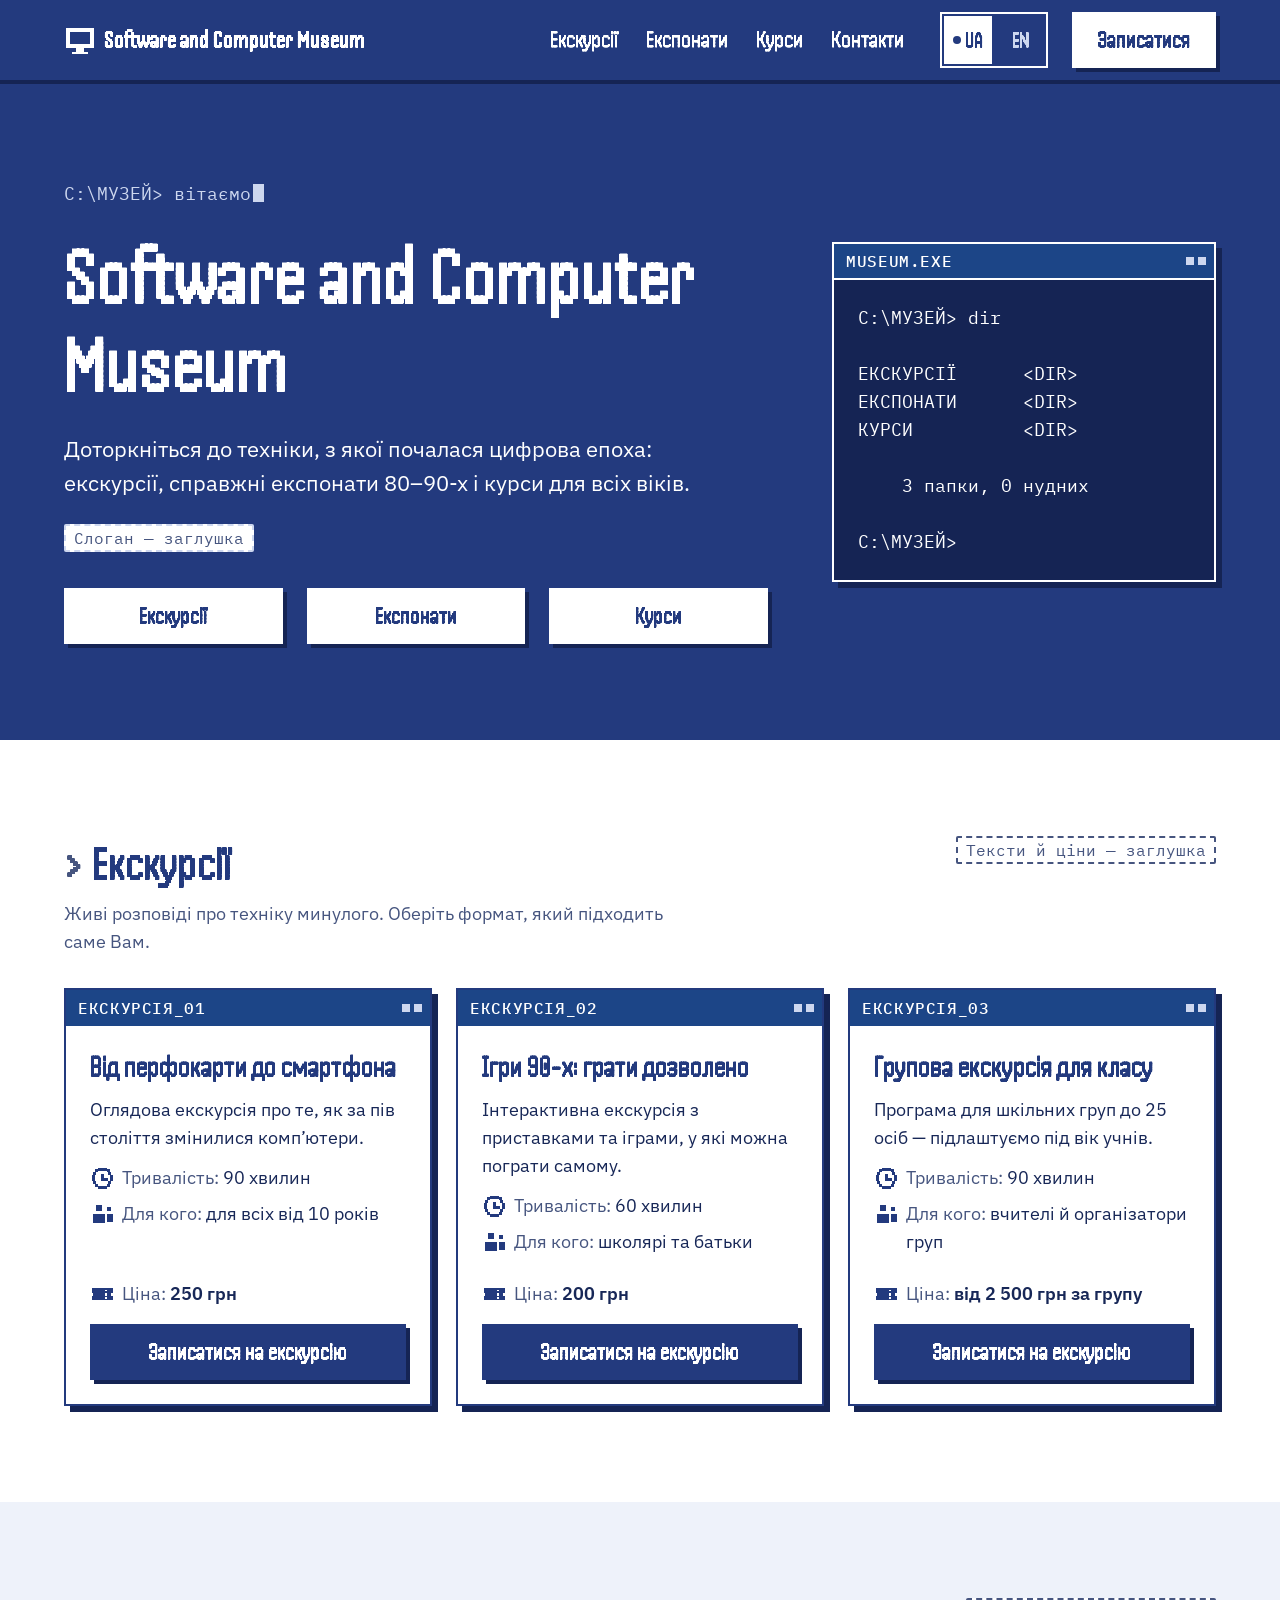
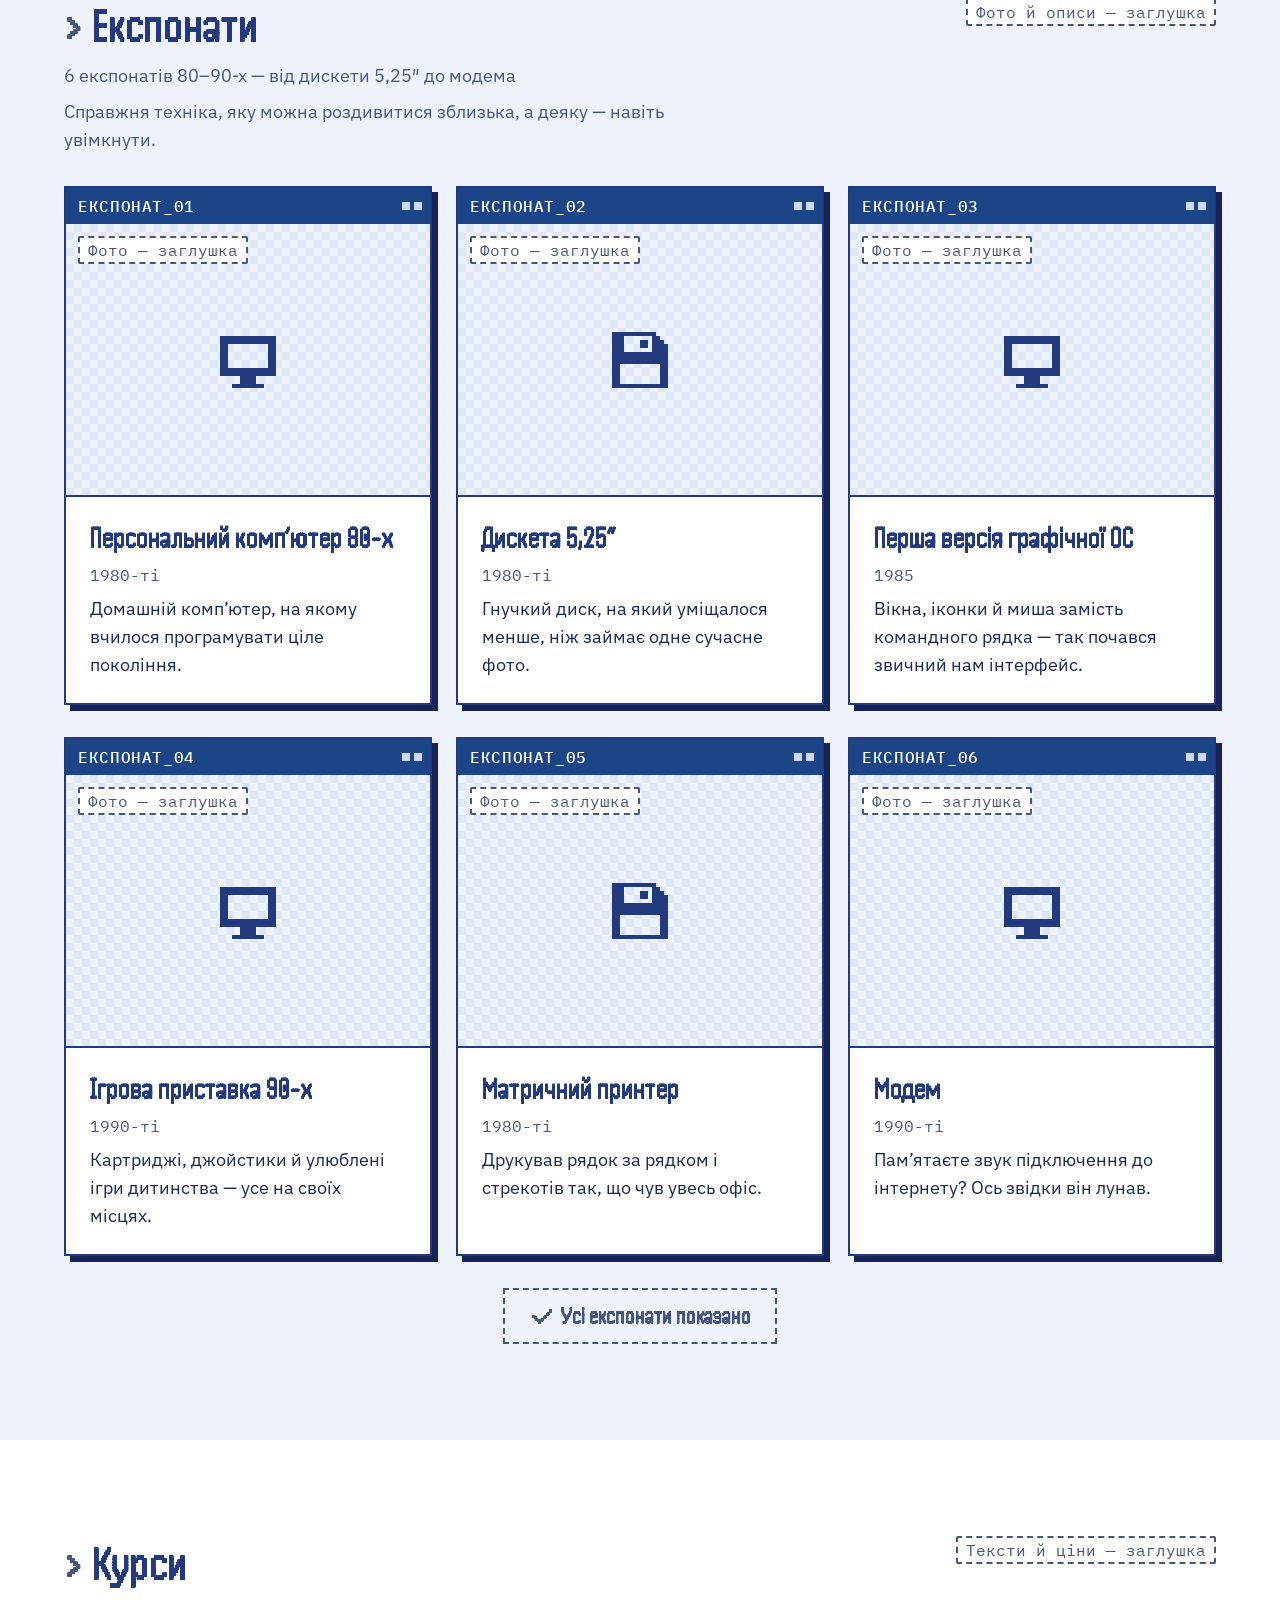
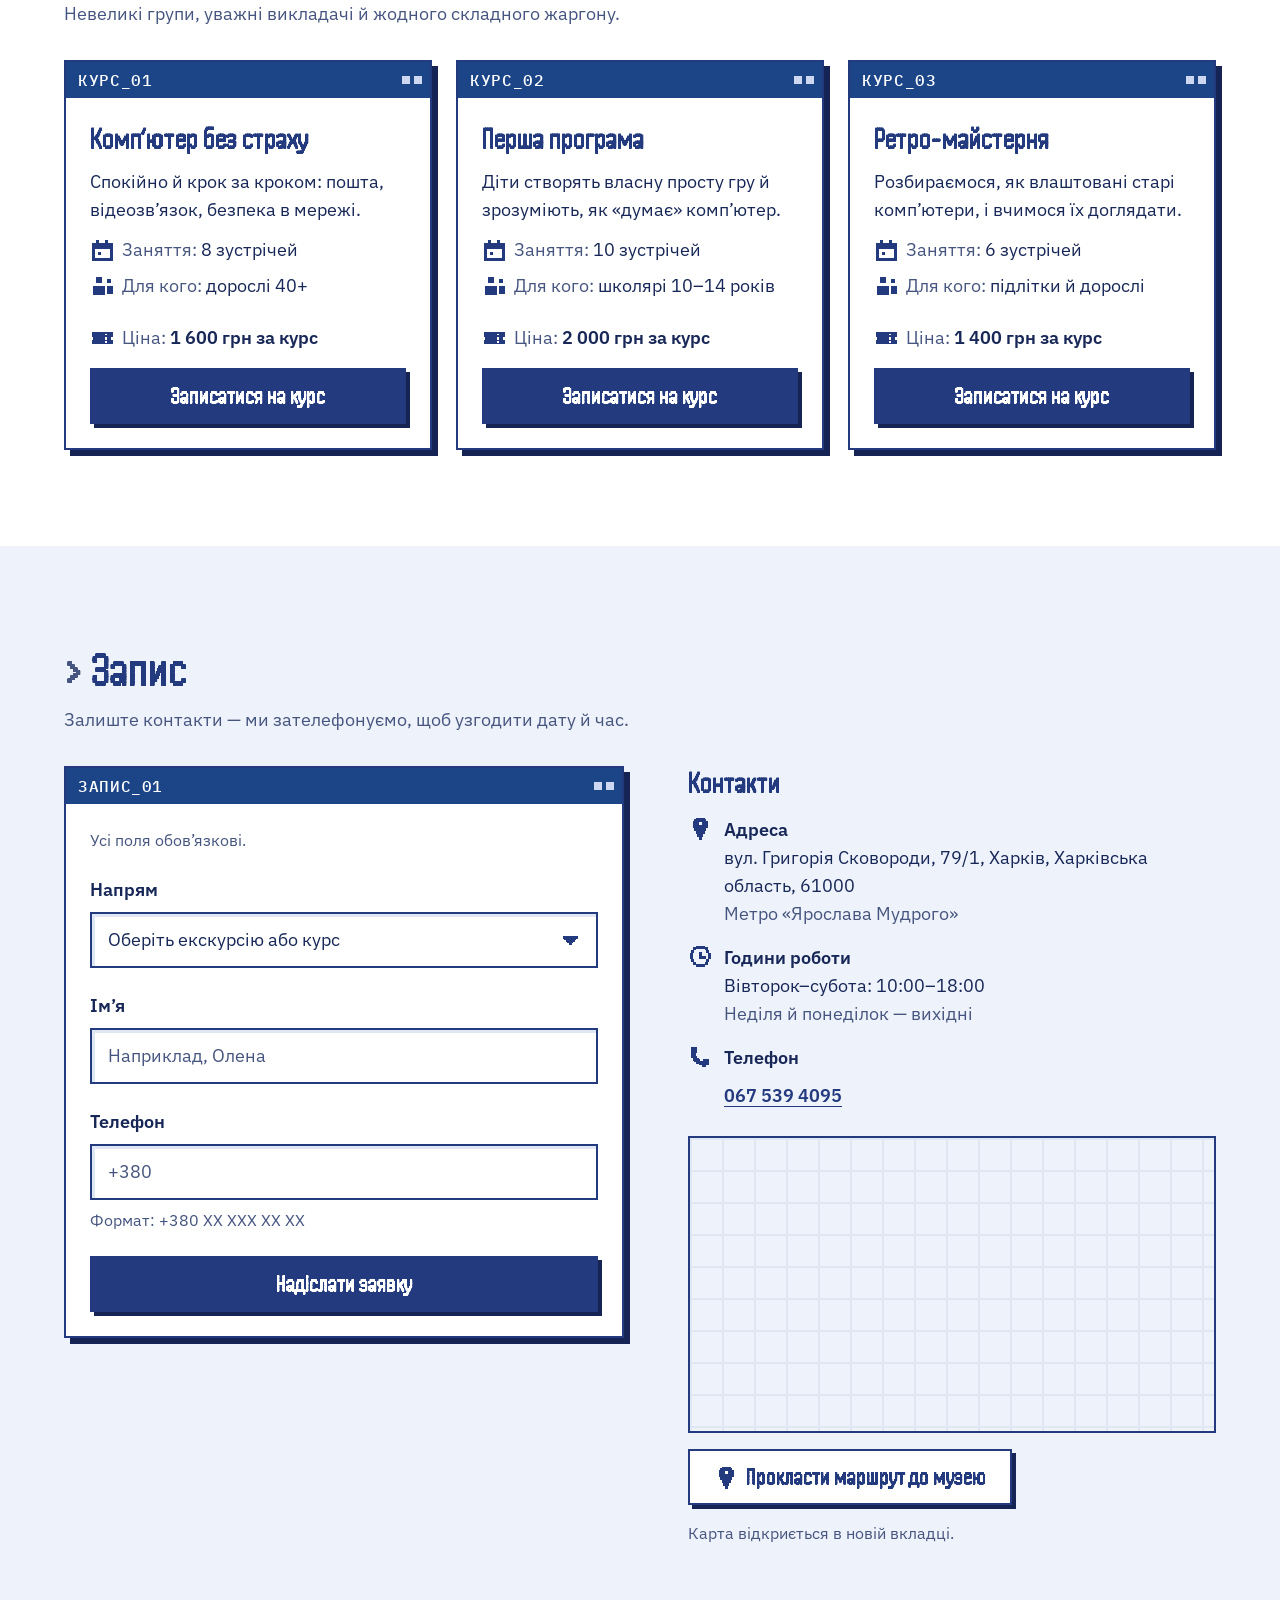
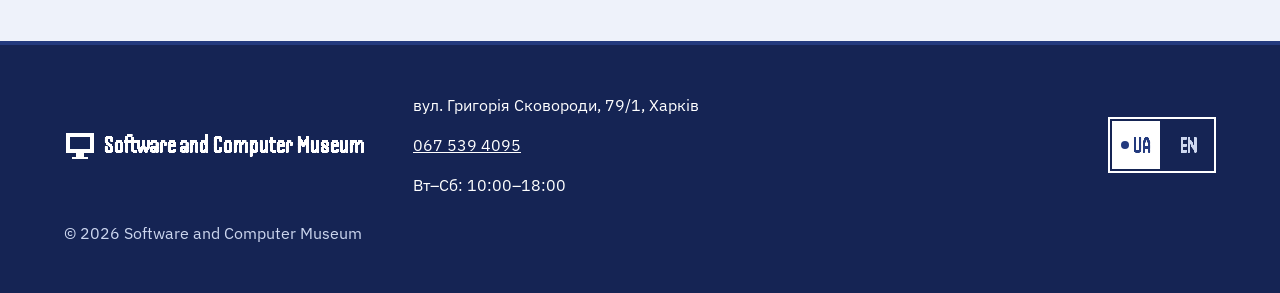
==== commit 1ef11311: "Додати рядок про кількість експонатів у блок «Експонати» Під заголовком розділу додано підпис «6 екс" ====
--- a/index.html
+++ b/index.html
@@ -154,6 +154,7 @@
     <div class="mus-head-row">
       <div class="scm-section__head">
         <h2 class="scm-section__title" id="exhibits-title">Експонати</h2>
+        <p class="scm-section__lead">6 експонатів 80–90-х — від дискети 5,25″ до модема</p>
         <p class="scm-section__lead">Справжня техніка, яку можна роздивитися зблизька, а деяку — навіть увімкнути.</p>
       </div>
       <span class="scm-placeholder-tag">Фото й описи — заглушка</span>
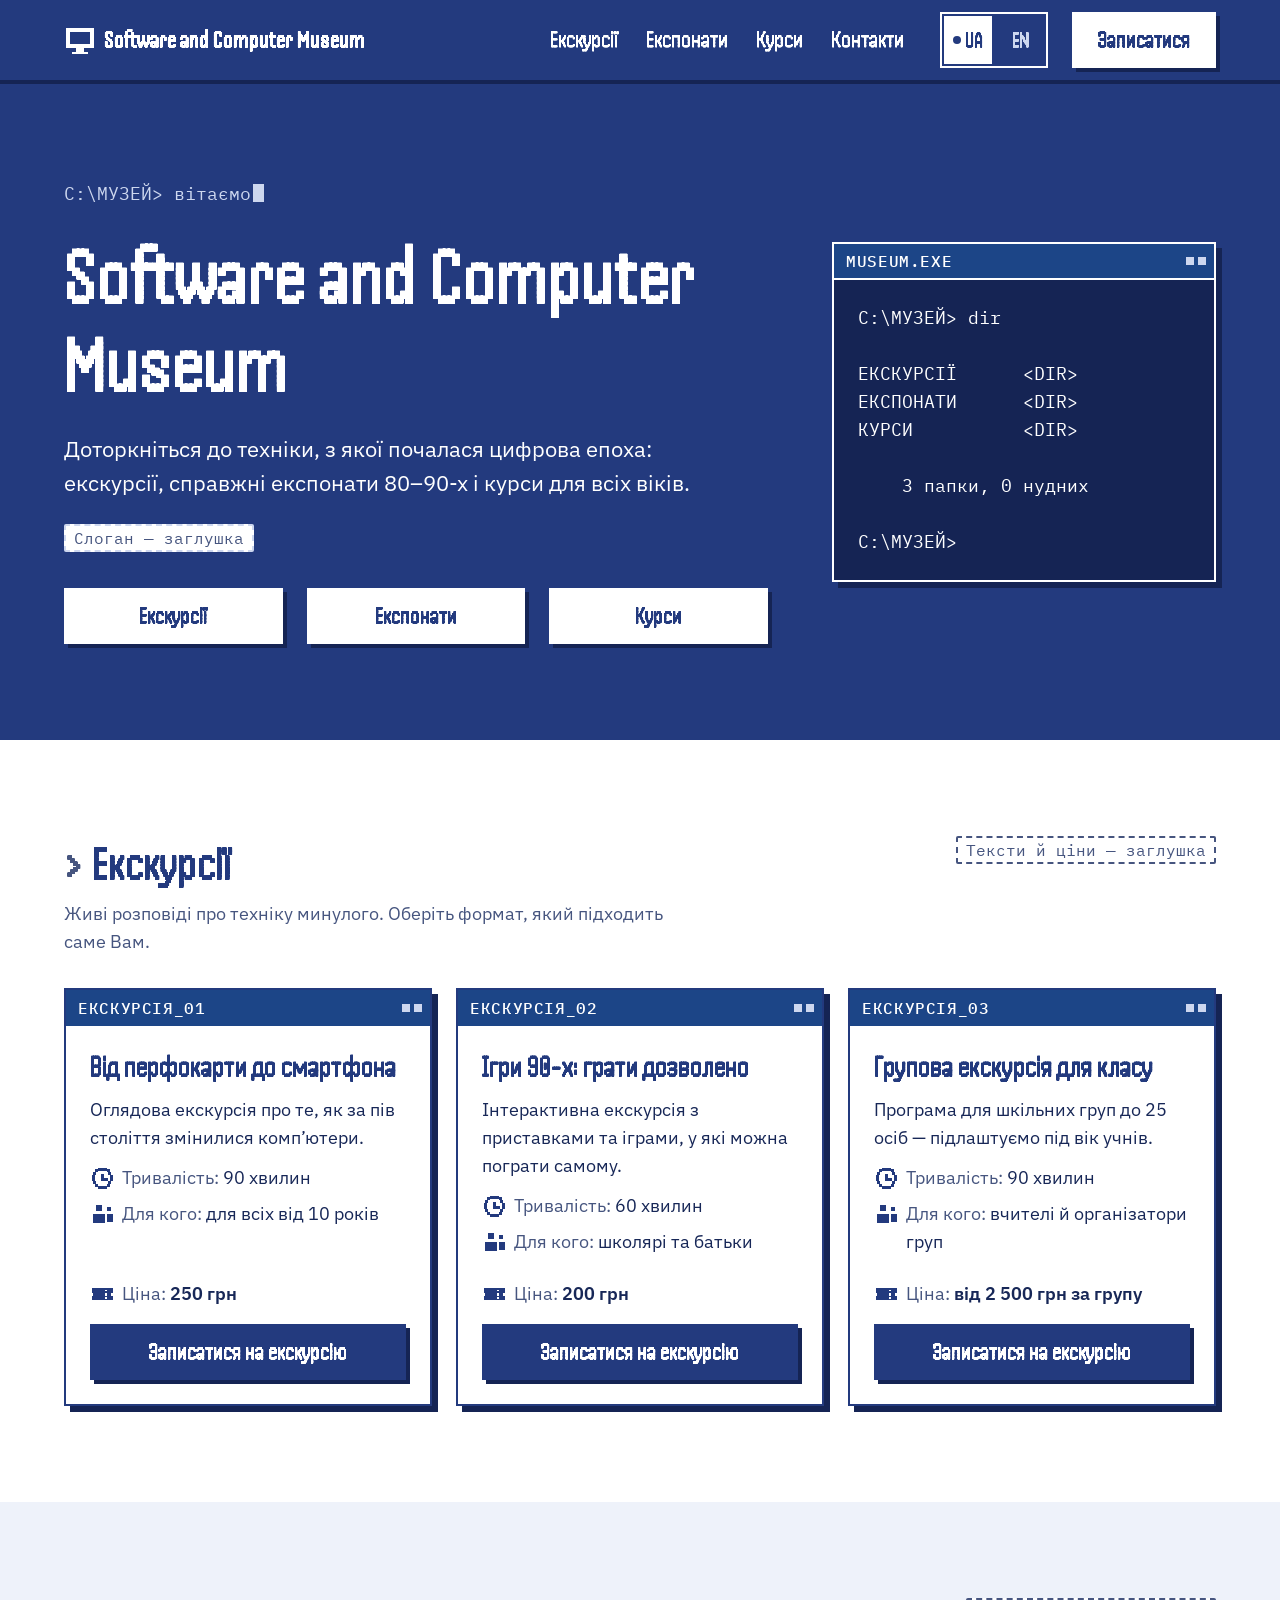
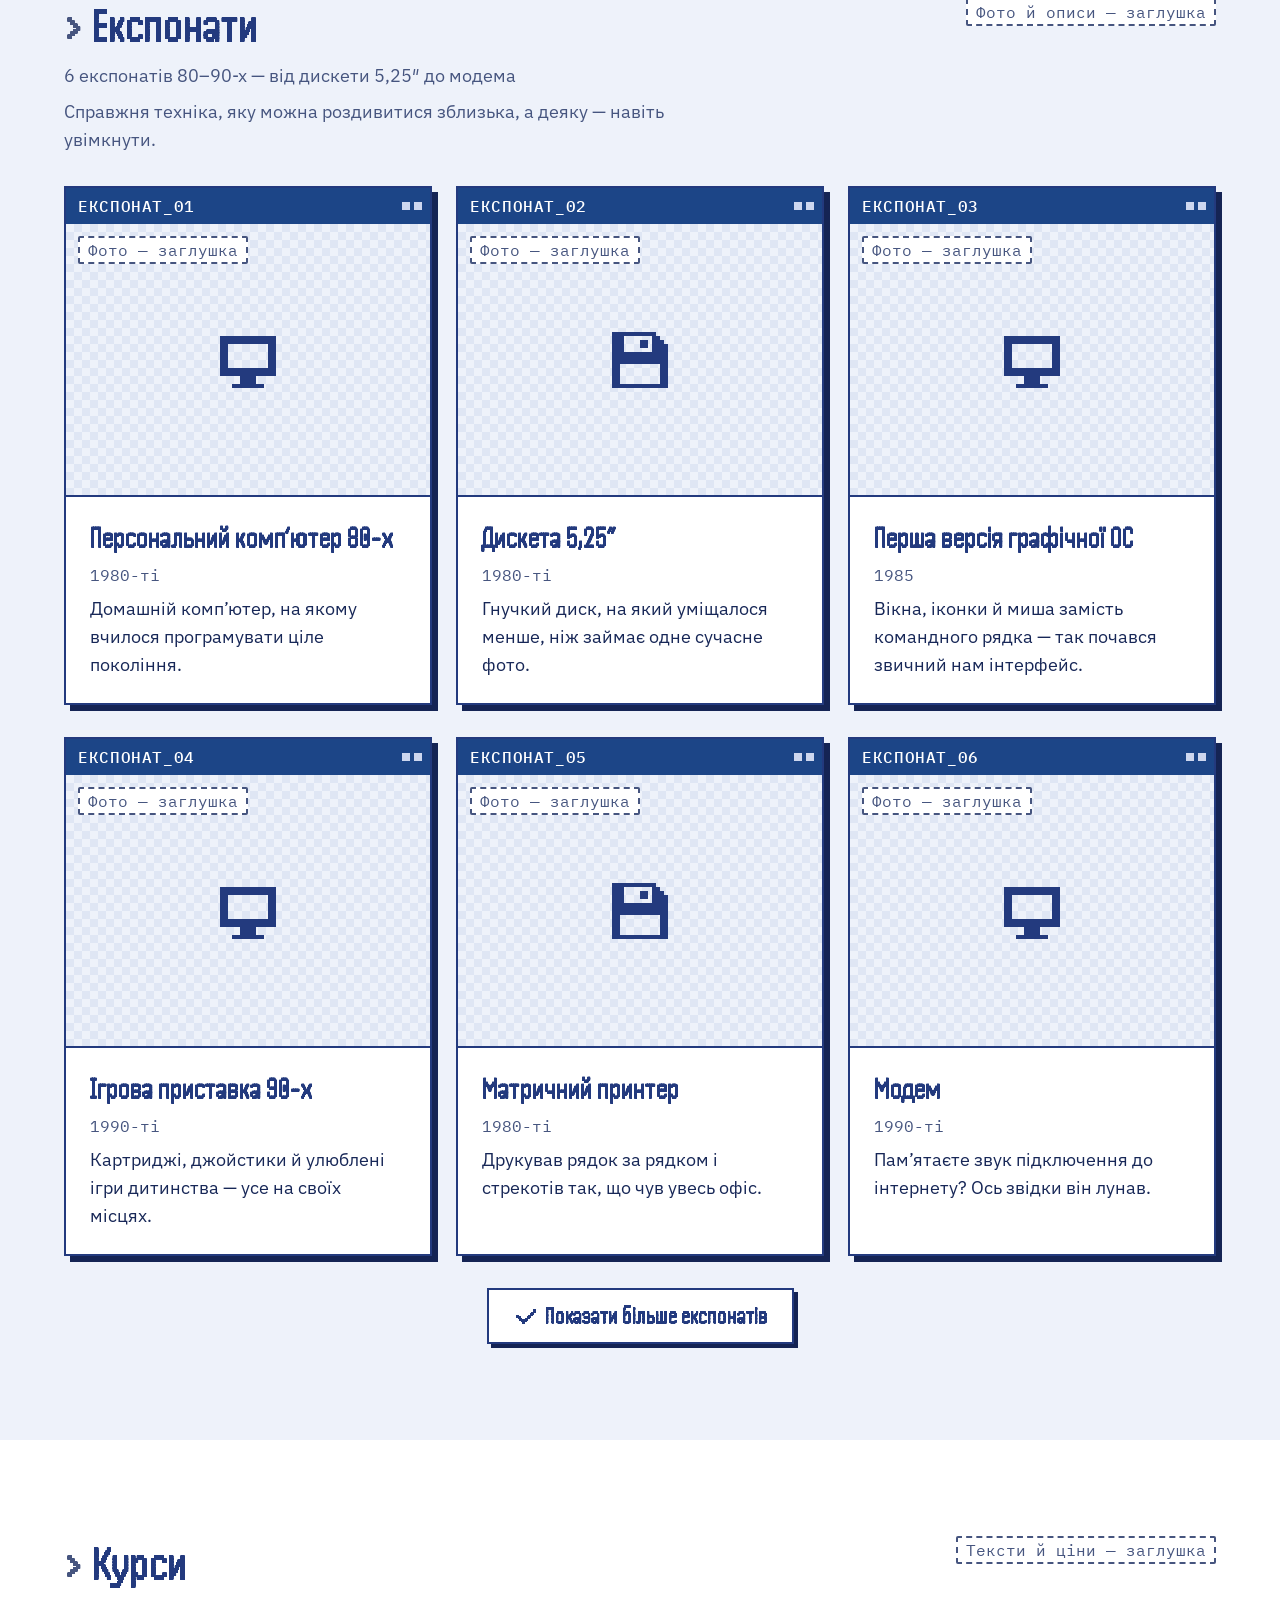
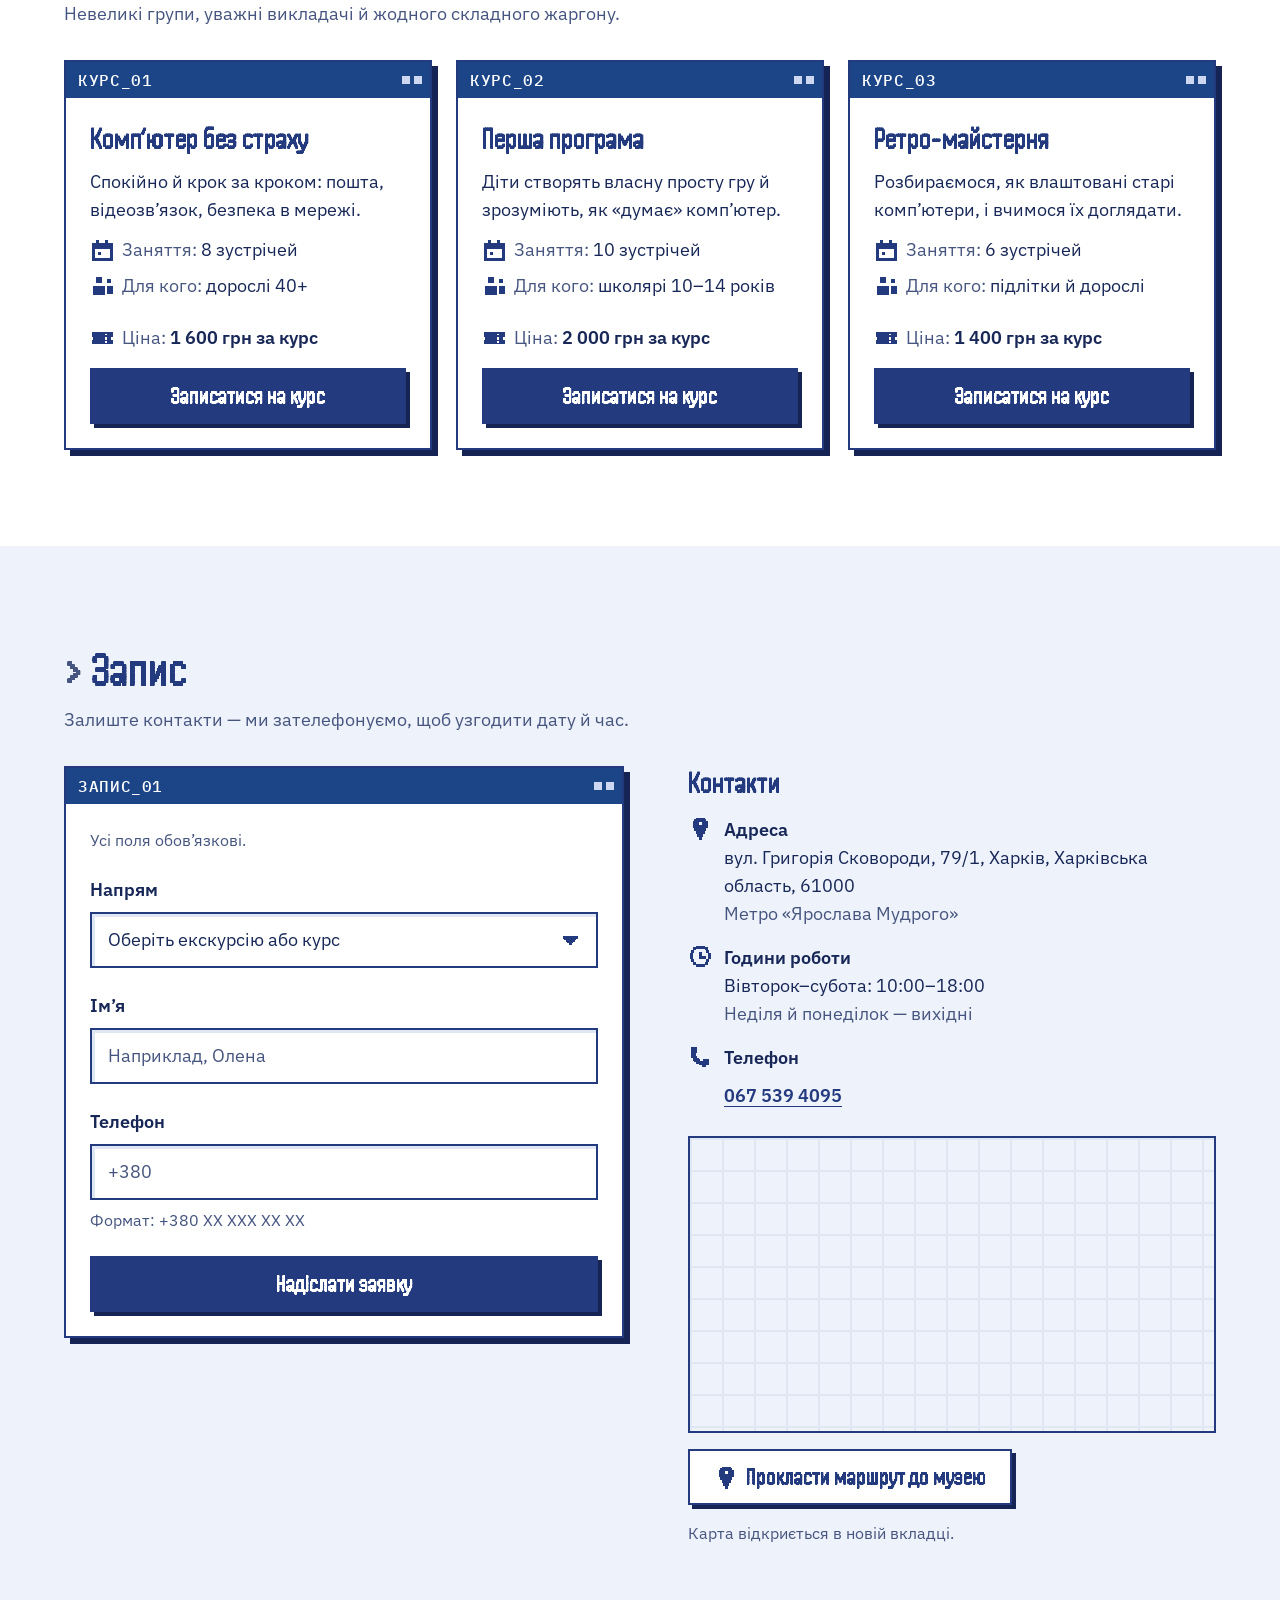
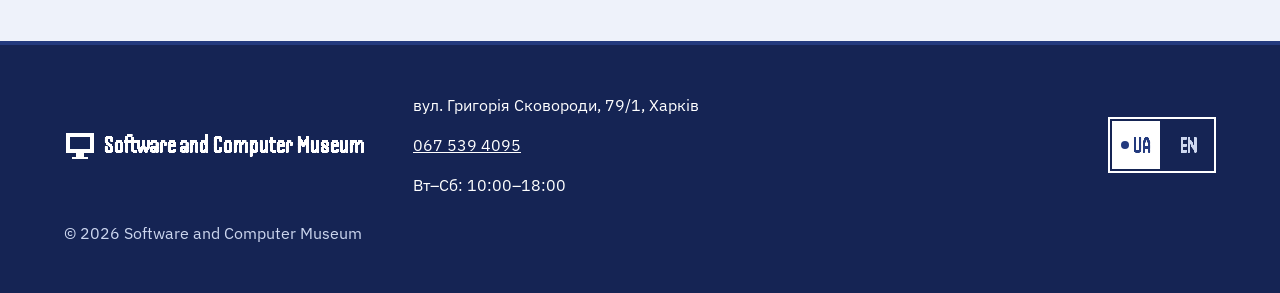
==== commit e8939564: "Додати три приховані експонати-заглушки під кнопку «Показати більше» Експонати 07–09 у сітці (UA та " ====
--- a/index.html
+++ b/index.html
@@ -233,6 +233,43 @@
         </div>
       </article>
 
+      <!-- Заглушки 07–09: приховані, з'являються після «Показати більше експонатів». -->
+      <article class="scm-window mus-exhibit-extra" hidden>
+        <div class="scm-window__bar" aria-hidden="true"><span>ЕКСПОНАТ_07</span><span class="scm-window__controls"><span></span><span></span></span></div>
+        <div class="mus-exhibit">
+          <div class="scm-exhibit__photo" role="img" aria-label="Касетний магнітофон для запису програм поруч із домашнім комп’ютером в експозиції музею"><span class="scm-placeholder-tag">Фото — заглушка</span><svg class="mus-ico mus-ico--xl" viewBox="0 0 16 16" fill="currentColor" aria-hidden="true"><path d="M1 1h11v1h1v1h1v1h1v11H1zM4 2v4h7V2zM3 9v5h10V9zM8 3h2v2H8z"/></svg></div>
+          <div class="scm-window__body">
+            <h3 class="scm-window__title">Касетний накопичувач</h3>
+            <p class="scm-exhibit__year">1980-ті</p>
+            <p>Програми записували на звичайні аудіокасети й завантажували хвилинами.</p>
+          </div>
+        </div>
+      </article>
+
+      <article class="scm-window mus-exhibit-extra" hidden>
+        <div class="scm-window__bar" aria-hidden="true"><span>ЕКСПОНАТ_08</span><span class="scm-window__controls"><span></span><span></span></span></div>
+        <div class="mus-exhibit">
+          <div class="scm-exhibit__photo" role="img" aria-label="Комп’ютерна миша з кулькою та килимок під неї в експозиції музею"><span class="scm-placeholder-tag">Фото — заглушка</span><svg class="mus-ico mus-ico--xl" viewBox="0 0 16 16" fill="currentColor" aria-hidden="true"><path d="M1 2h14v10H1zM3 4v6h10V4zM6 12h4v2H6zM4 14h8v1H4z"/></svg></div>
+          <div class="scm-window__body">
+            <h3 class="scm-window__title">Миша з кулькою</h3>
+            <p class="scm-exhibit__year">1990-ті</p>
+            <p>Кульку доводилося час від часу виймати й чистити, інакше курсор застрягав.</p>
+          </div>
+        </div>
+      </article>
+
+      <article class="scm-window mus-exhibit-extra" hidden>
+        <div class="scm-window__bar" aria-hidden="true"><span>ЕКСПОНАТ_09</span><span class="scm-window__controls"><span></span><span></span></span></div>
+        <div class="mus-exhibit">
+          <div class="scm-exhibit__photo" role="img" aria-label="Портативний комп’ютер 1990-х із відкритою кришкою в експозиції музею"><span class="scm-placeholder-tag">Фото — заглушка</span><svg class="mus-ico mus-ico--xl" viewBox="0 0 16 16" fill="currentColor" aria-hidden="true"><path d="M1 2h14v10H1zM3 4v6h10V4zM6 12h4v2H6zM4 14h8v1H4z"/></svg></div>
+          <div class="scm-window__body">
+            <h3 class="scm-window__title">Портативний комп’ютер</h3>
+            <p class="scm-exhibit__year">1990-ті</p>
+            <p>Перші ноутбуки важили кілька кілограмів і працювали від батареї зовсім недовго.</p>
+          </div>
+        </div>
+      </article>
+
       <!-- Нові експонати понад шість додавайте сюди з класом mus-exhibit-extra і атрибутом hidden:
            кнопка «Показати більше експонатів» покаже їх (js/exhibits.js). -->
     </div>
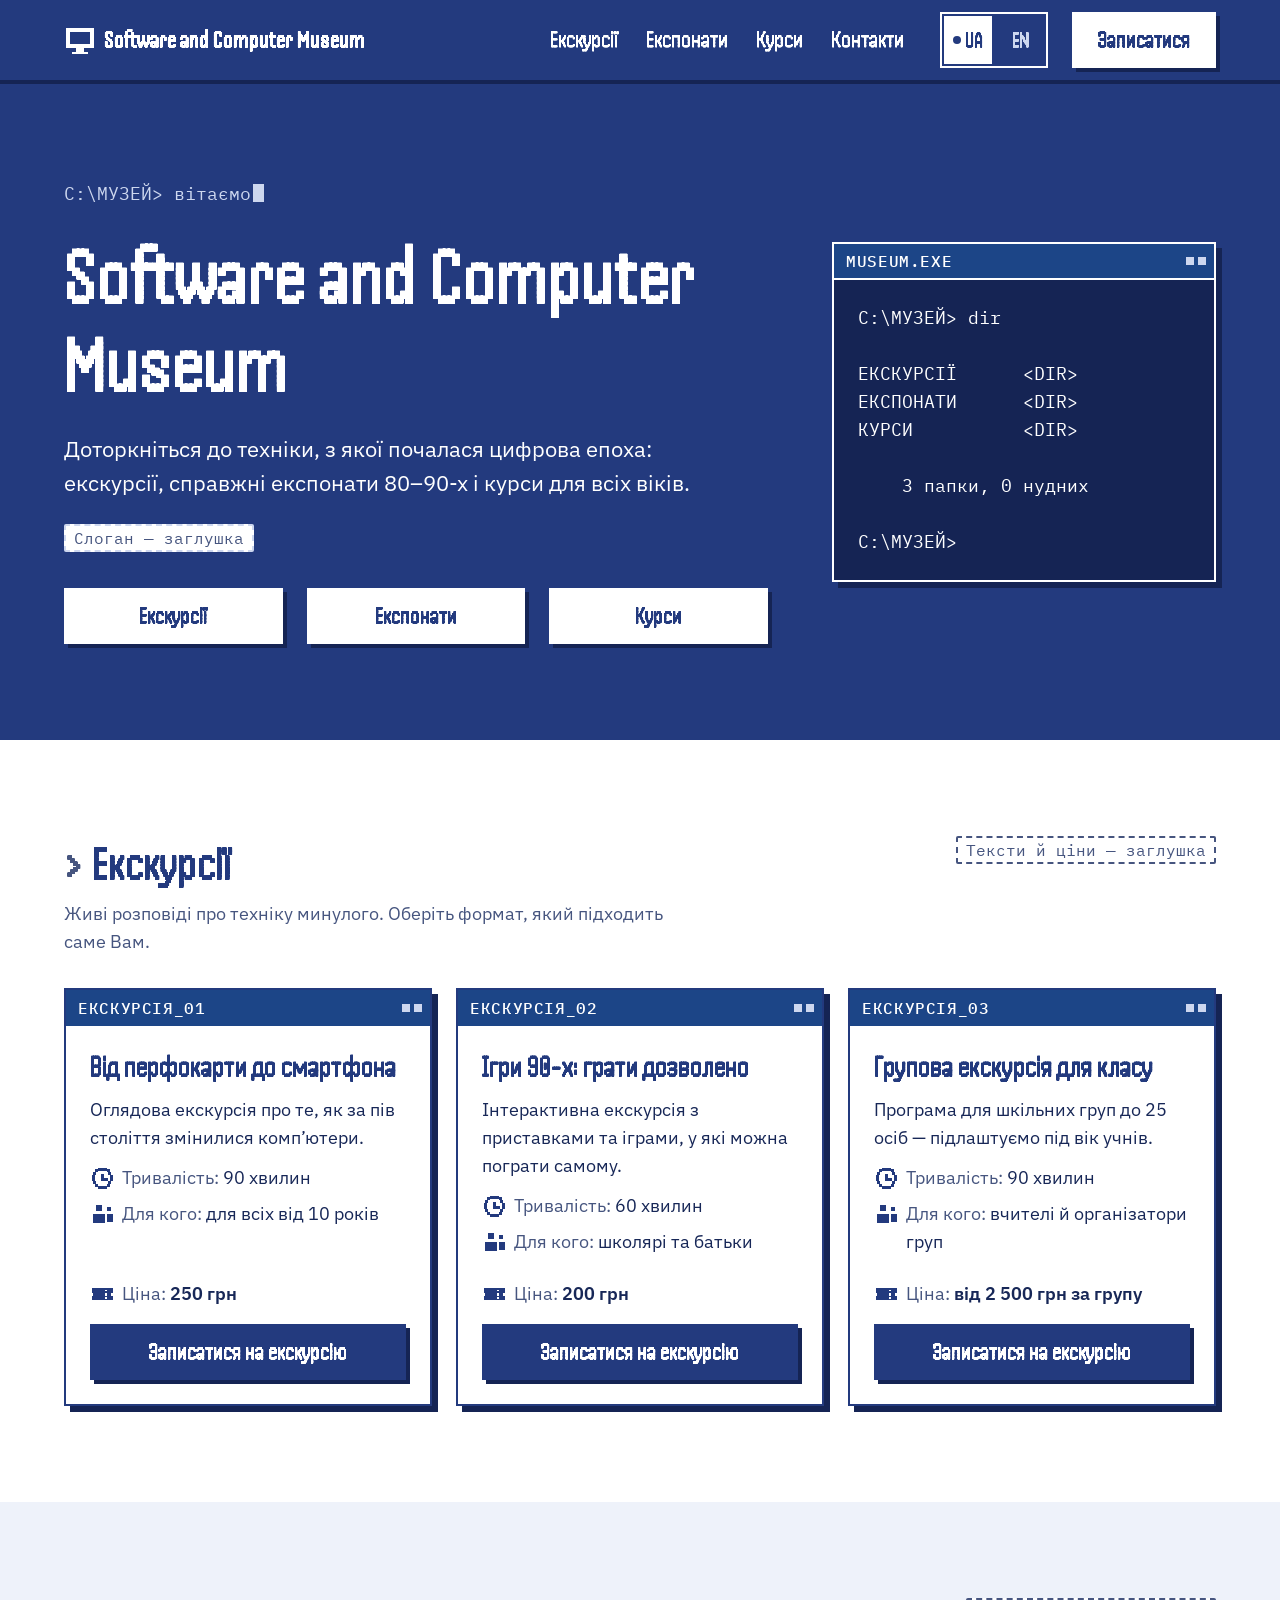
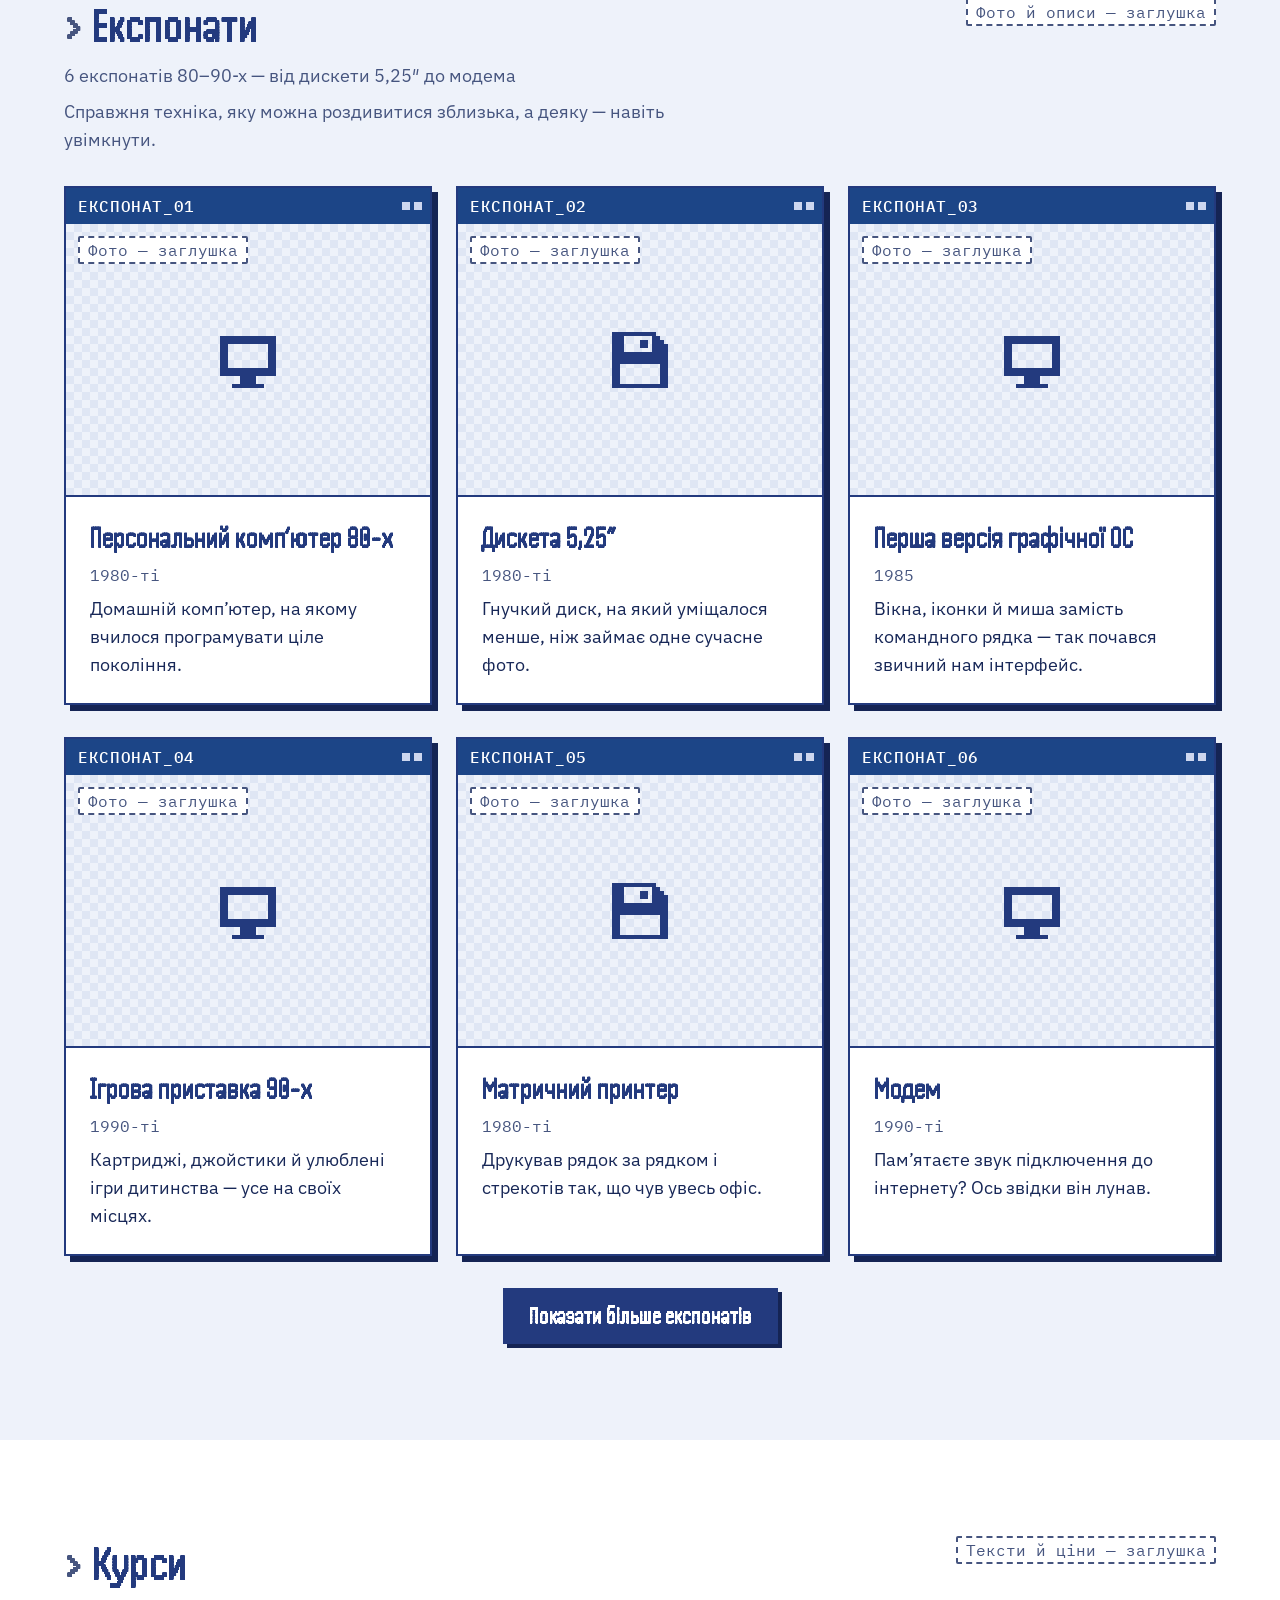
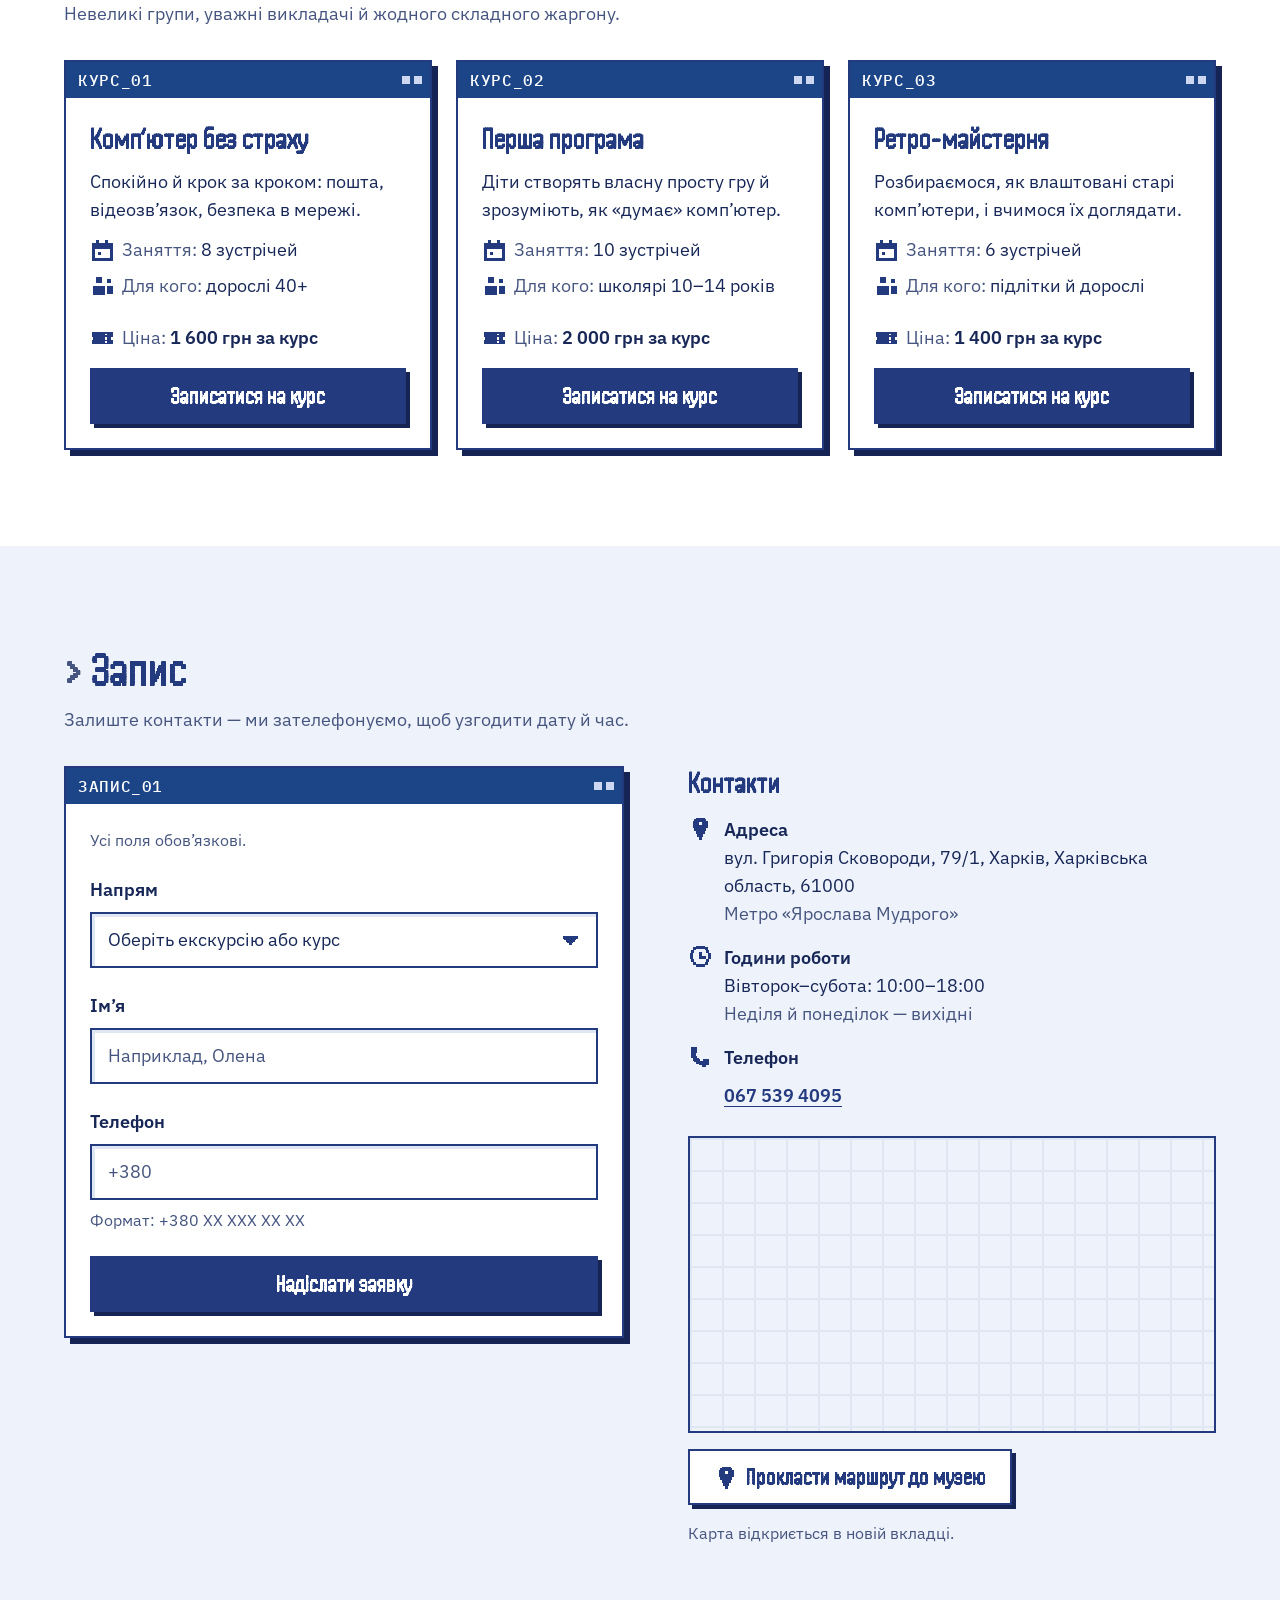
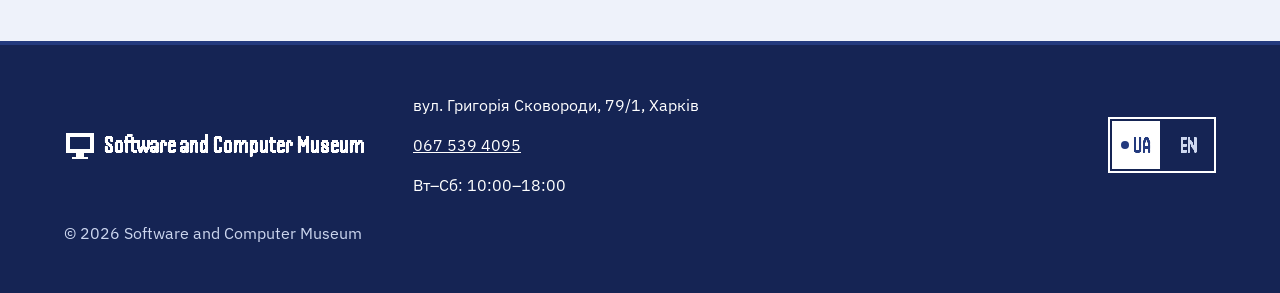
==== commit 417d9ead: "Оформити кнопку «Показати більше» за правилом ТЗ На світлому фоні блоку «Експонати» кнопка тепер осн" ====
--- a/index.html
+++ b/index.html
@@ -274,7 +274,7 @@
            кнопка «Показати більше експонатів» покаже їх (js/exhibits.js). -->
     </div>
     <div class="mus-more">
-      <button type="button" class="scm-btn scm-btn--secondary" id="exhibits-more" aria-controls="exhibits-grid" aria-disabled="true"
+      <button type="button" class="scm-btn scm-btn--primary" id="exhibits-more" aria-controls="exhibits-grid" aria-disabled="true"
               data-label-more="Показати більше експонатів" data-label-done="Усі експонати показано">
         <svg class="mus-ico" viewBox="0 0 16 16" fill="currentColor" aria-hidden="true"><path d="M13 3h2v3h-1v1h-1v1h-1v1h-1v1h-1v1H9v1H8v1H6v-1H5v-1H4v-1H3V9H2V7h2v1h1v1h1v1h2V9h1V8h1V7h1V6h1V5h1z"/></svg>
         <span>Усі експонати показано</span>
--- a/css/site.css
+++ b/css/site.css
@@ -11,6 +11,7 @@
 
 /* Inline pixel icons (16×16 grid, fill = currentColor) */
 .mus-ico { width: var(--icon-sm); height: var(--icon-sm); flex: none; display: block; color: var(--brand-primary); shape-rendering: crispEdges; }
+.mus-ico[hidden] { display: none; }
 .mus-ico--lg { width: var(--icon-md); height: var(--icon-md); }
 .mus-ico--xl { width: var(--icon-xl); height: var(--icon-xl); }
 .scm-header .mus-ico, .scm-footer .mus-ico, .scm-on-brand .mus-ico, .scm-field__error .mus-ico, .scm-form__fail .mus-ico { color: var(--on-brand); }
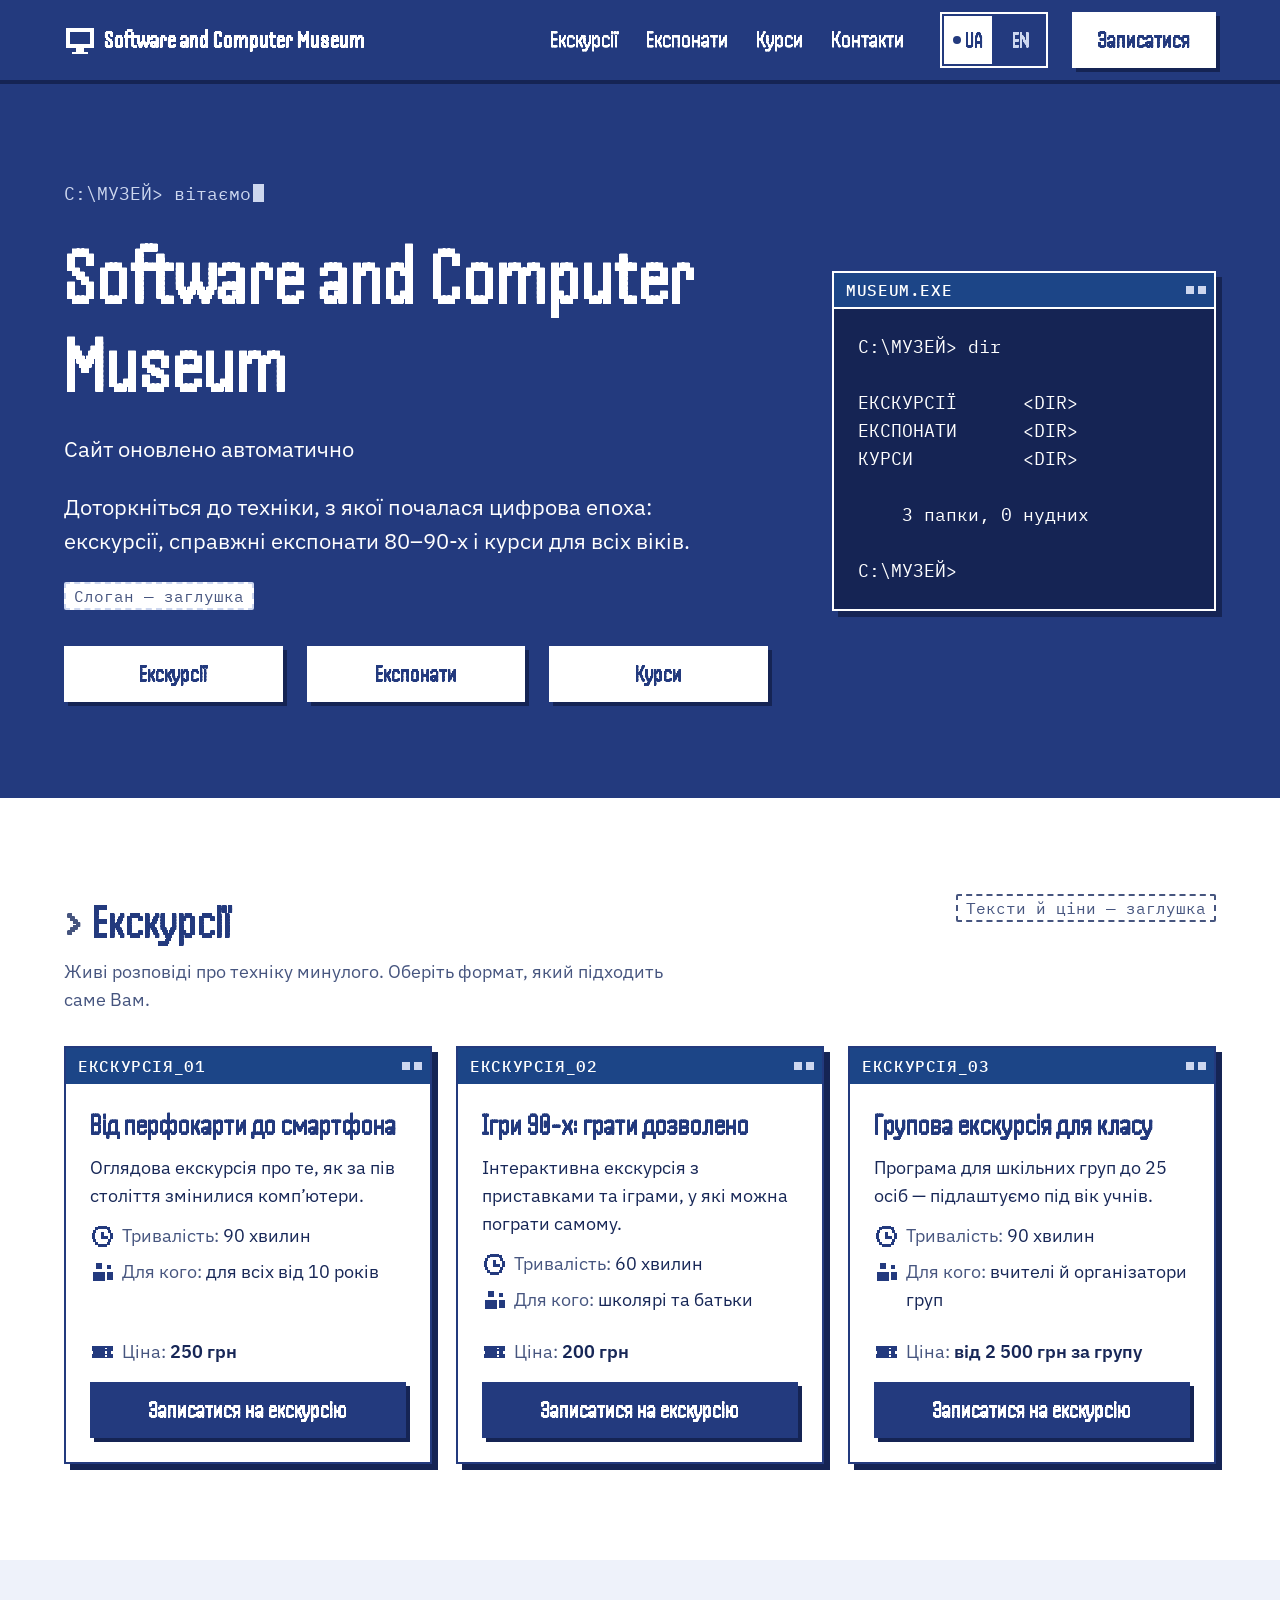
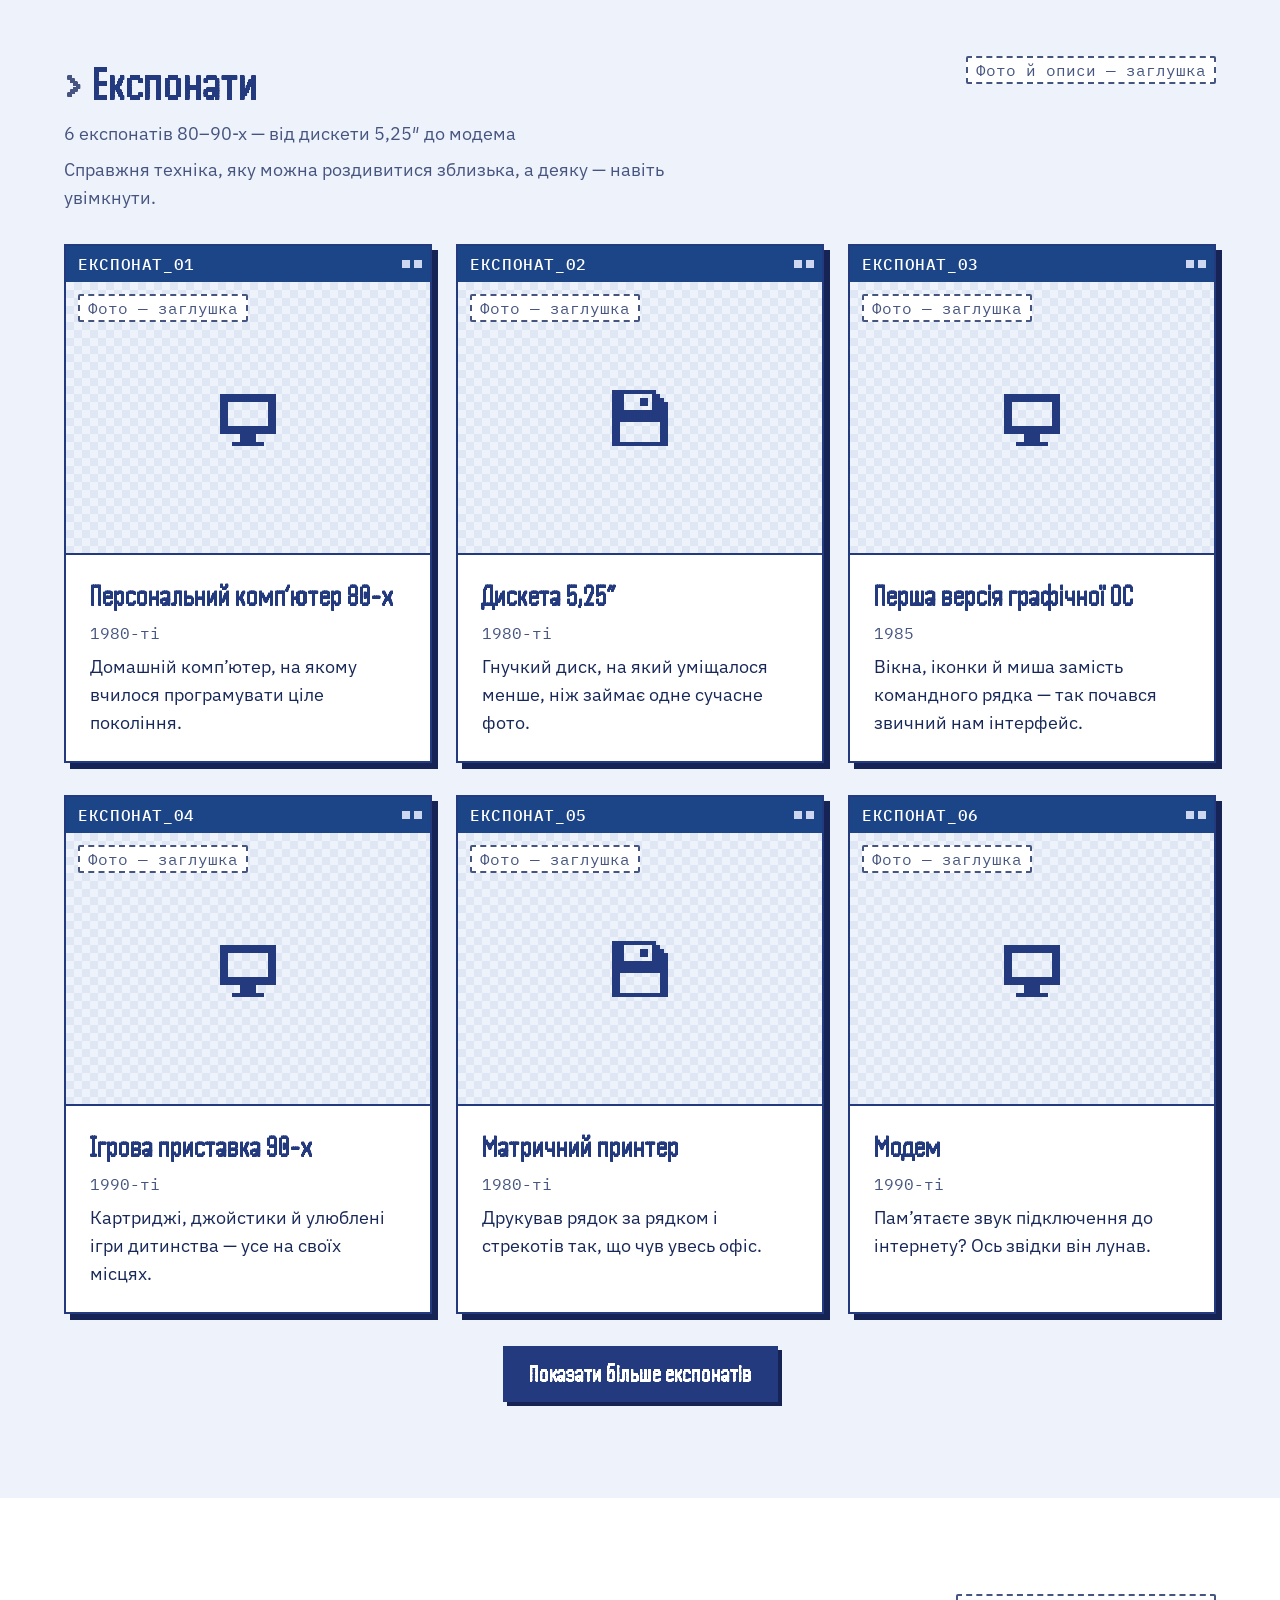
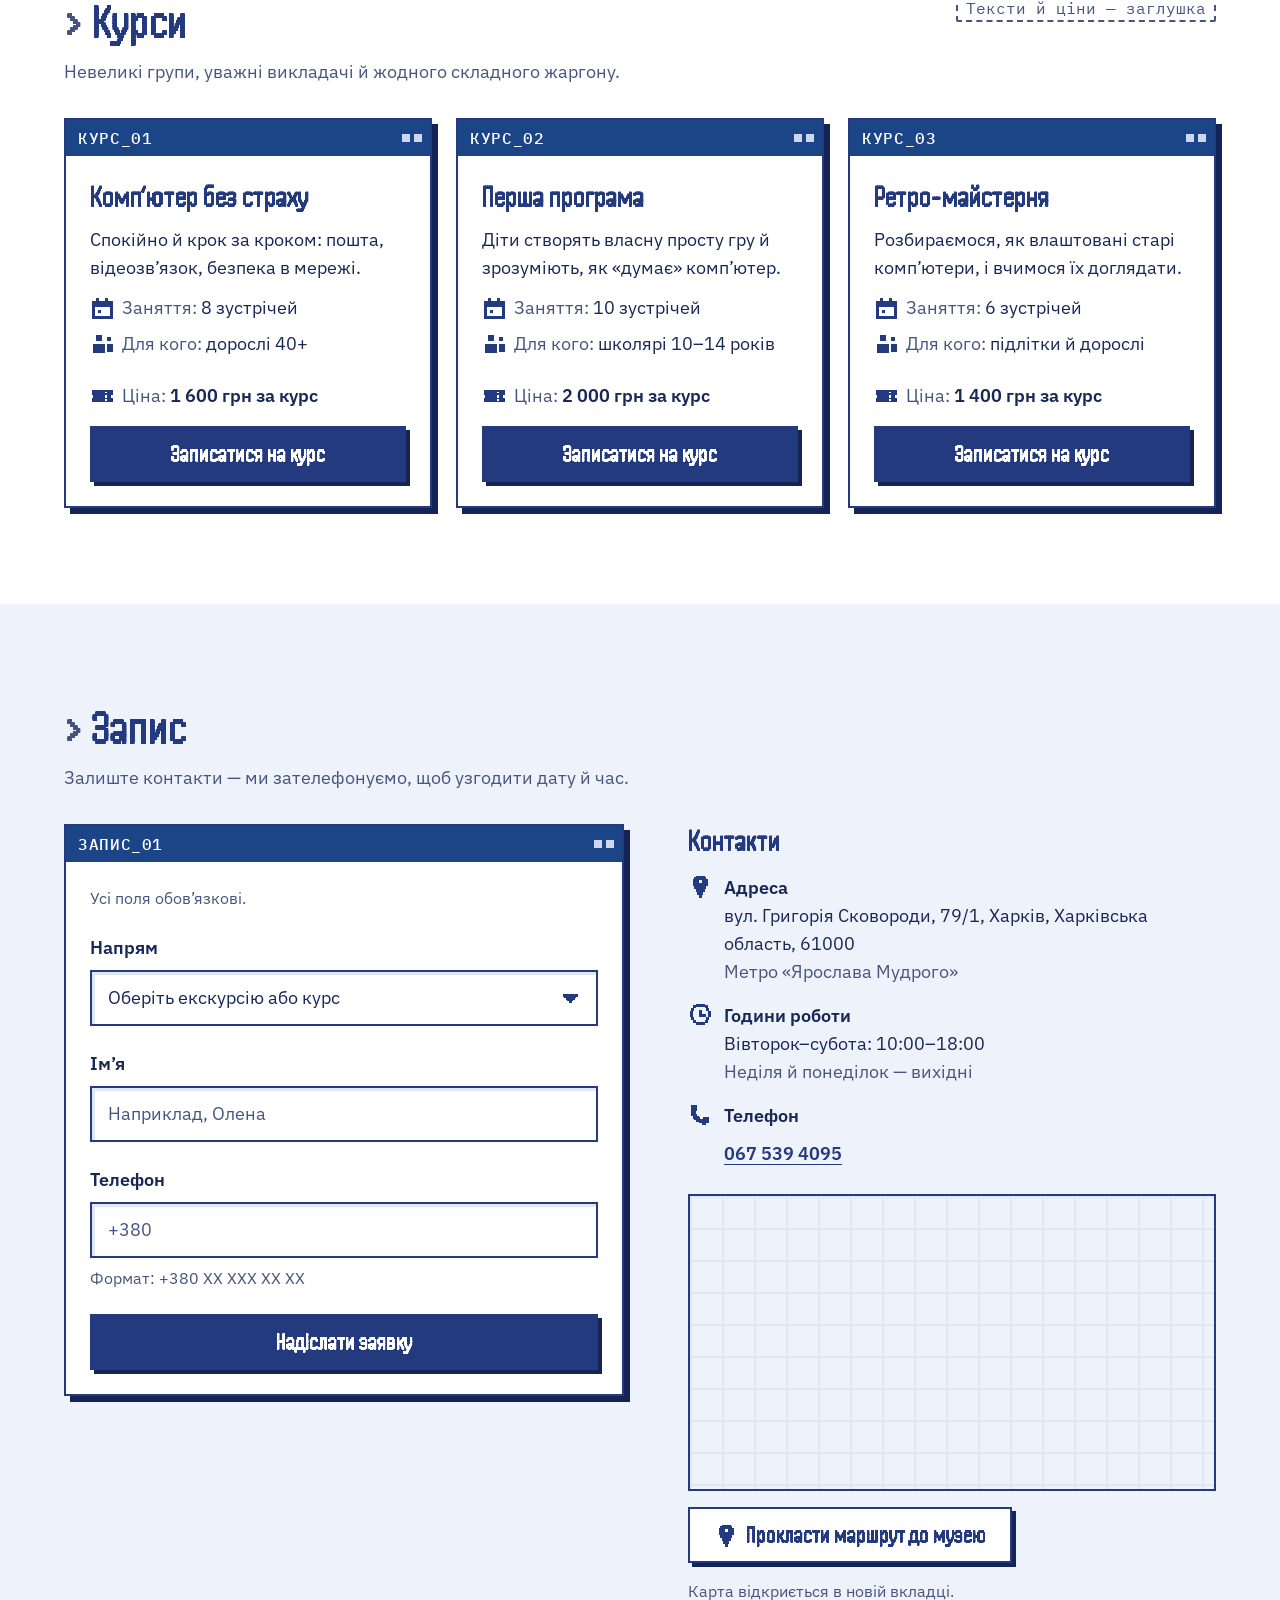
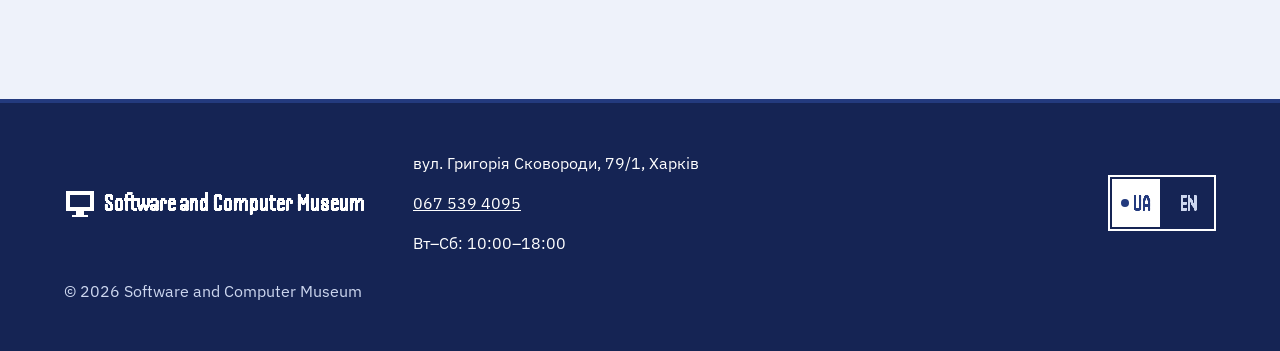
==== commit b2db444e: "Додати під заголовком головної сторінки фразу «Сайт оновлено автоматично» Co-Authored-By: Claude Opu" ====
--- a/index.html
+++ b/index.html
@@ -61,6 +61,7 @@
     <div class="scm-hero__inner">
       <p class="scm-prompt" aria-hidden="true">C:\МУЗЕЙ&gt; вітаємо<span class="scm-cursor"></span></p>
       <h1 class="scm-hero__title" id="hero-title">Software and Computer Museum</h1>
+      <p class="scm-hero__lead">Сайт оновлено автоматично</p>
       <p class="scm-hero__lead">Доторкніться до техніки, з якої почалася цифрова епоха: екскурсії, справжні експонати 80–90-х і курси для всіх віків.</p>
       <span class="scm-placeholder-tag">Слоган — заглушка</span>
       <div class="scm-hero__actions">
